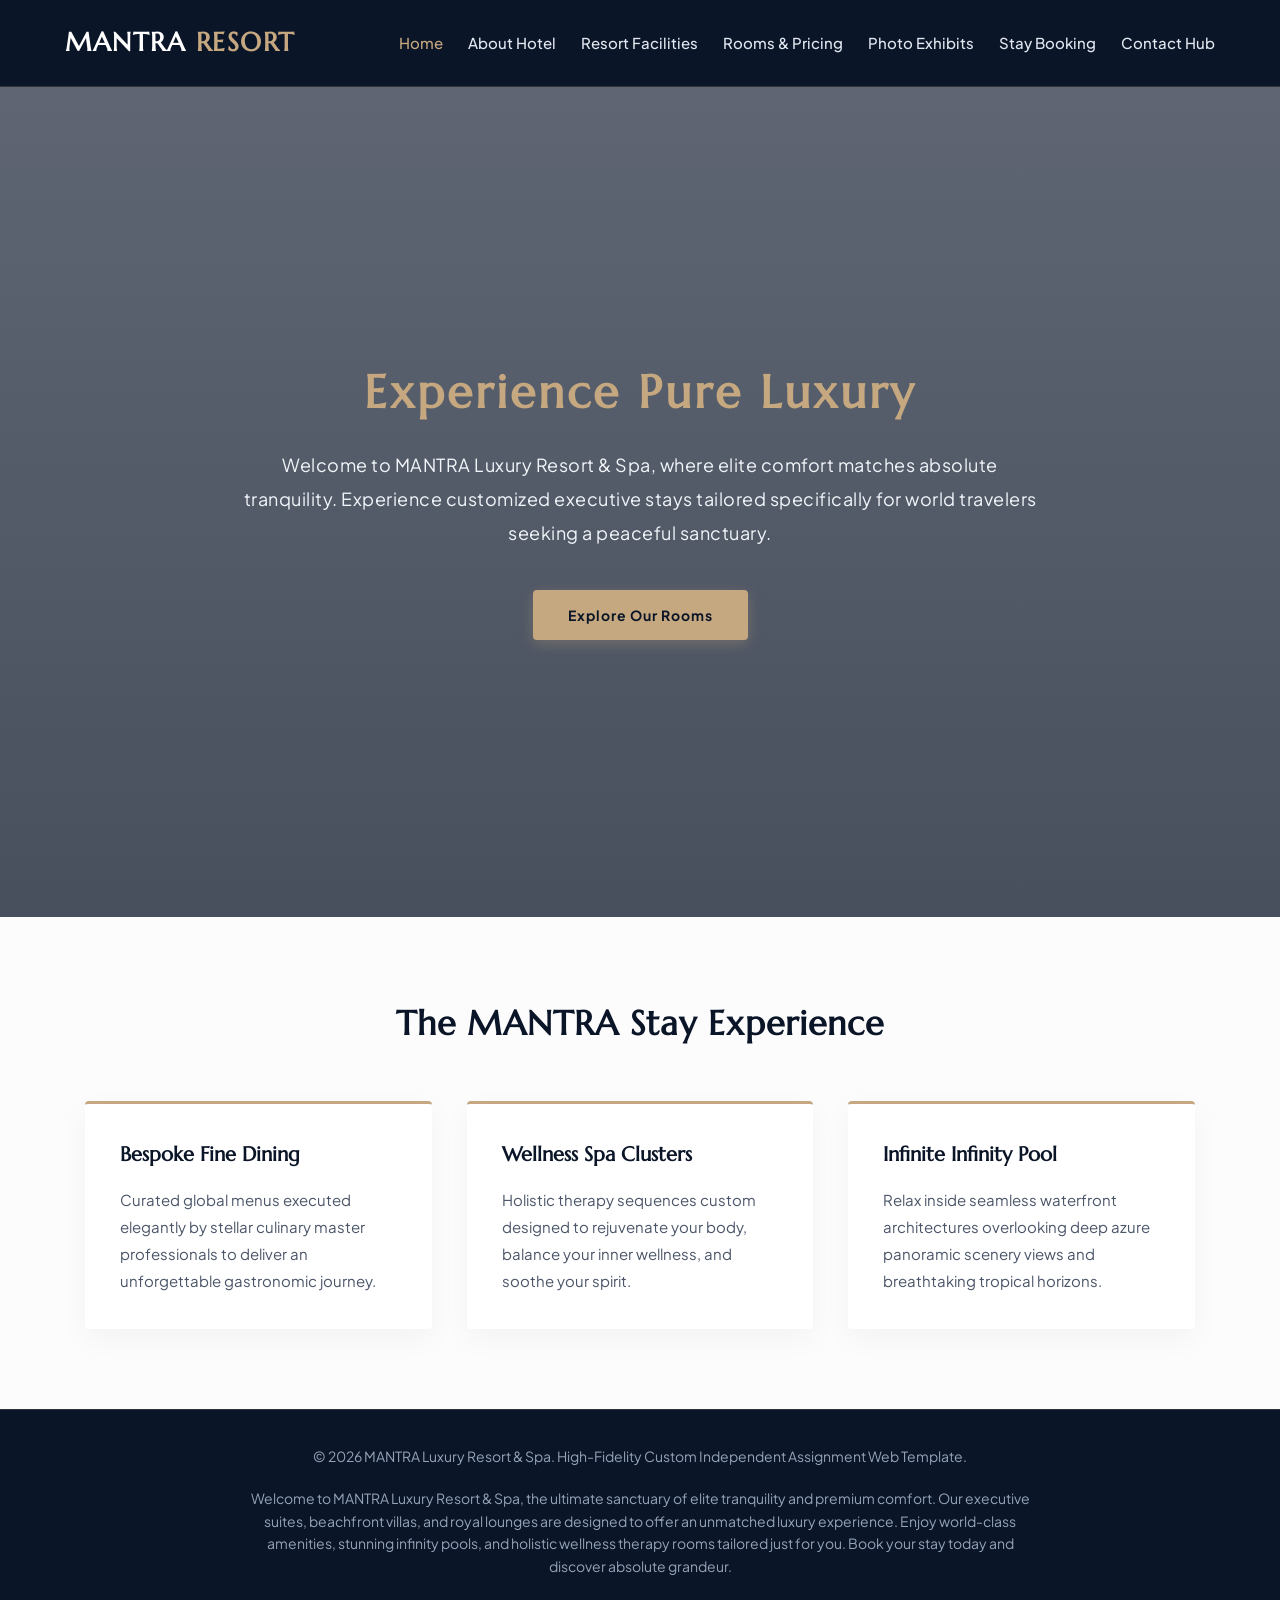
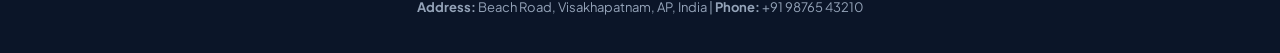
==== index.html @ 017b2f35 "Update index.html" ====
<!DOCTYPE html>
<html lang="en">
<head>
  <meta charset="UTF-8">
  <meta name="viewport" content="width=device-width, initial-scale=1.0">
  <title>MANTRA Luxury Resort | Premium Hotel Stay & Booking</title>
  <link rel="icon" type="image/png" href="images/SPool.jpg">
  <meta name="description" content="Experience unmatched elite tranquility comfort levels at MANTRA Luxury Resort. Book executive suites configurations today.">
  <!-- 1. Canonical Tag -->
  <link rel="canonical" href="https://mantra-mirage.netlify.app/" />

  <!-- 2. Schema.org Structured Data & Identity Schema -->
  <script type="application/ld+json">
  {
    "@context": "https://schema.org",
    "@type": "Hotel",
    "name": "MANTRA Luxury Resort & Spa",
    "description": "Experience unmatched elite tranquility comfort levels at MANTRA Luxury Resort.",
    "url": "https://mantra-mirage.netlify.app",
    "telephone": "+91 98765 43210",
    "address": {
      "@type": "PostalAddress",
      "streetAddress": "Beach Road",
      "addressLocality": "Visakhapatnam",
      "addressRegion": "AP",
      "country": "IN"
    }
  }
  </script>

  <!-- 3. Facebook Open Graph Tags -->
  <meta property="og:type" content="website" />
  <meta property="og:url" content="https://mantra-mirage.netlify.app/" />
  <meta property="og:title" content="MANTRA Luxury Resort | Premium Hotel Stay & Booking" />
  <meta property="og:description" content="Experience unmatched elite tranquility comfort levels at MANTRA Luxury Resort." />
  <meta property="og:image" content="https://mantra-mirage.netlify.app/images/hero-bg.jpg" />

  <!-- 4. X (Twitter) Cards -->
  <meta property="twitter:card" content="summary_large_image" />
  <meta property="twitter:url" content="https://mantra-mirage.netlify.app/" />
  <meta property="twitter:title" content="MANTRA Luxury Resort | Premium Hotel Stay & Booking" />
  <meta property="twitter:description" content="Experience unmatched elite tranquility comfort levels at MANTRA Luxury Resort." />
  <meta property="twitter:image" content="https://mantra-mirage.netlify.app/images/hero-bg.jpg" />
  <meta name="keywords" content="Luxury Resort Hotel, Premium Rooms Booking, MANTRA Hotel Stay">
  <link rel="stylesheet" href="style.css">
</head>
<body>

  <header class="site-header">
    <div class="container header-inner">
      <a class="logo" href="index.html">MANTRA <span>RESORT</span></a>
      <button class="menu-btn" id="menuBtn">☰</button>
      <nav class="nav-links" id="navLinks">
        <a href="index.html" class="active">Home</a>
        <a href="about.html">About Hotel</a>
        <a href="facilities.html">Resort Facilities</a>
        <a href="rooms.html">Rooms & Pricing</a>
        <a href="gallery.html">Photo Exhibits</a>
        <a href="booking.html">Stay Booking</a>
        <a href="contact.html">Contact Hub</a>
      </nav>
    </div>
  </header>

  <main>
    <section style="background: linear-gradient(rgba(11, 21, 40, 0.65), rgba(11, 21, 40, 0.75)), url('https://images.unsplash.com/photo-1540555700478-4be289fbecef?q=80&w=1600') no-repeat center center/cover; min-height: calc(100vh - 70px); display: flex; align-items: center; justify-content: center; padding: 40px 0; margin: 0; text-align: center; color: white;">
      <div class="container" style="max-width: 850px; margin: 0 auto; padding: 0 20px;">
        <h1 style="font-family: 'Marcellus', serif; font-size: 46px; color: #c5a880; margin-bottom: 25px; letter-spacing: 3px; line-height: 1.3;">Experience Pure Luxury</h1>
        <p style="font-size: 18px; color: #f1f5f9; margin-bottom: 40px; line-height: 1.9; letter-spacing: 0.5px;">Welcome to MANTRA Luxury Resort & Spa, where elite comfort matches absolute tranquility. Experience customized executive stays tailored specifically for world travelers seeking a peaceful sanctuary.</p>
        <a href="rooms.html" style="background-color: #c5a880; color: #0b1528; padding: 14px 35px; text-decoration: none; font-weight: bold; border-radius: 4px; font-size: 14px; letter-spacing: 1px; transition: all 0.3s ease; display: inline-block; box-shadow: 0 4px 15px rgba(197, 168, 128, 0.3);">Explore Our Rooms</a>
      </div>
    </section>

    <section class="container" style="padding: 80px 0; text-align: center;">
      <h2 style="font-family: 'Marcellus', serif; font-size: 34px; margin-bottom: 50px; color: #0b1528; letter-spacing: 1px;">The MANTRA Stay Experience</h2>
      <div style="display: grid; grid-template-columns: repeat(auto-fit, minmax(280px, 1fr)); gap: 35px; padding: 0 20px;">
        
        <article style="background: white; padding: 35px; border-radius: 4px; box-shadow: 0 10px 30px rgba(0,0,0,0.04); border-top: 3px solid #c5a880; text-align: left;">
          <h3 style="margin-bottom: 15px; color: #0b1528; font-family: 'Marcellus', serif; font-size: 20px;">Bespoke Fine Dining</h3>
          <p style="font-size: 15px; color: #4a5568; line-height: 1.8;">Curated global menus executed elegantly by stellar culinary master professionals to deliver an unforgettable gastronomic journey.</p>
        </article>

        <article style="background: white; padding: 35px; border-radius: 4px; box-shadow: 0 10px 30px rgba(0,0,0,0.04); border-top: 3px solid #c5a880; text-align: left;">
          <h3 style="margin-bottom: 15px; color: #0b1528; font-family: 'Marcellus', serif; font-size: 20px;">Wellness Spa Clusters</h3>
          <p style="font-size: 15px; color: #4a5568; line-height: 1.8;">Holistic therapy sequences custom designed to rejuvenate your body, balance your inner wellness, and soothe your spirit.</p>
        </article>

        <article style="background: white; padding: 35px; border-radius: 4px; box-shadow: 0 10px 30px rgba(0,0,0,0.04); border-top: 3px solid #c5a880; text-align: left;">
          <h3 style="margin-bottom: 15px; color: #0b1528; font-family: 'Marcellus', serif; font-size: 20px;">Infinite Infinity Pool</h3>
          <p style="font-size: 15px; color: #4a5568; line-height: 1.8;">Relax inside seamless waterfront architectures overlooking deep azure panoramic scenery views and breathtaking tropical horizons.</p>
        </article>

      </div>
    </section>
  </main>
  <footer style="background-color: #0b1528; color: #94a3b8; padding: 35px 0; text-align: center; border-top: 1px solid rgba(197, 168, 128, 0.2);">
    <p style="font-size: 14px;">© 2026 MANTRA Luxury Resort & Spa. High-Fidelity Custom Independent Assignment Web Template.</p>
    
    <p style="color: #94a3b8; font-size: 14px; max-width: 800px; margin: 20px auto; text-align: center; line-height: 1.6;">
      Welcome to MANTRA Luxury Resort & Spa, the ultimate sanctuary of elite tranquility and premium comfort. Our executive suites, beachfront villas, and royal lounges are designed to offer an unmatched luxury experience. Enjoy world-class amenities, stunning infinity pools, and holistic wellness therapy rooms tailored just for you. Book your stay today and discover absolute grandeur.
    </p>
    
    <p style="font-size: 13px; color: #94a3b8; margin-top: 15px;">
      <strong>Address:</strong> Beach Road, Visakhapatnam, AP, India | <strong>Phone:</strong> +91 98765 43210
    </p>
  </footer>

  <script src="script.js"></script>
  <!--Start of Tawk.to Script-->
  <script type="text/javascript">
  var Tawk_API=Tawk_API||{}, Tawk_LoadStart=new Date();
  (function(){
  var s1=document.createElement("script"),s0=document.getElementsByTagName("script")[0];
  s1.async=true;
  s1.src='https://embed.tawk.to/6a45ff498c45b31d46f20f6c/1jsgmqic3';
  s1.charset='UTF-8';
  s1.setAttribute('crossorigin','*');
  s0.parentNode.insertBefore(s1,s0);
  })();
  </script>
  <!--End of Tawk.to Script-->
</body>
</html>
---- style.css ----
/* ==================================================================
   MANTRA LUXURY RESORT & SPA - PREMIUM NAVY-GOLD CLASSIC STYLESHEET
   ================================================================== */

@import url('https://fonts.googleapis.com/css2?family=Marcellus&family=Plus+Jakarta+Sans:wght@400;600;700&display=swap');

:root {
  --gold-accent: #c5a880;     /* Elegance Rich Soft Gold Color Tone */
  --luxury-navy: #0b1528;     /* High Class Dark Background Layout */
  --body-gray: #fcfcfd;       /* Soft White Premium Space Feel */
  --text-dark: #2d3748;
  --white: #ffffff;
}

* {
  box-sizing: border-box;
  margin: 0;
  padding: 0;
}

body {
  font-family: 'Plus Jakarta Sans', sans-serif;
  background-color: var(--body-gray);
  color: var(--text-dark);
  line-height: 1.6;
}

.container {
  width: 90%;
  max-width: 1150px;
  margin: 0 auto;
}

/* Header UI Styles Alignment*/
.site-header {
  background-color: var(--luxury-navy);
  position: sticky;
  top: 0;
  z-index: 999;
  border-bottom: 1px solid rgba(197, 168, 128, 0.2);
}

.header-inner {
  display: flex;
  justify-content: space-between;
  align-items: center;
  padding: 22px 0;
}

.logo {
  font-family: 'Marcellus', serif;
  font-size: 26px;
  font-weight: bold;
  color: var(--white);
  text-decoration: none;
  letter-spacing: 1.5px;
}
.logo span { color: var(--gold-accent); }

.nav-links {
  display: flex;
  gap: 25px;
}
.nav-links a {
  color: #e2e8f0;
  text-decoration: none;
  font-weight: 500;
  font-size: 15px;
  transition: color 0.3s ease;
  white-space: nowrap;
}
.nav-links a:hover, .nav-links a.active {
  color: var(--gold-accent);
}

/* Premium Button Architecture */
.btn {
  display: inline-block;
  background-color: var(--gold-accent);
  color: var(--luxury-navy);
  padding: 12px 24px;
  text-decoration: none;
  font-weight: 700;
  border-radius: 4px;
  transition: all 0.3s ease;
  border: none;
  cursor: pointer;
}
.btn:hover { background-color: #b3956d; }

.btn-outline {
  background: transparent;
  border: 1px solid var(--gold-accent);
  color: var(--gold-accent);
}
.btn-outline:hover {
  background: var(--gold-accent);
  color: var(--luxury-navy);
}

/* Responsive Menu Navigation Logic*/
.menu-btn { 
  display: none; 
  background: none; 
  border: none; 
  color: white; 
  font-size: 26px; 
  cursor: pointer; 
}

@media (max-width: 768px) {
  .menu-btn { display: block; }
  .nav-links {
    display: none; 
    flex-direction: column; 
    position: absolute; 
    top: 100%; 
    left: 0;
    width: 100%; 
    background-color: var(--luxury-navy); 
    padding: 20px; 
    gap: 15px;
  }
  .nav-links.show { display: flex; }
}
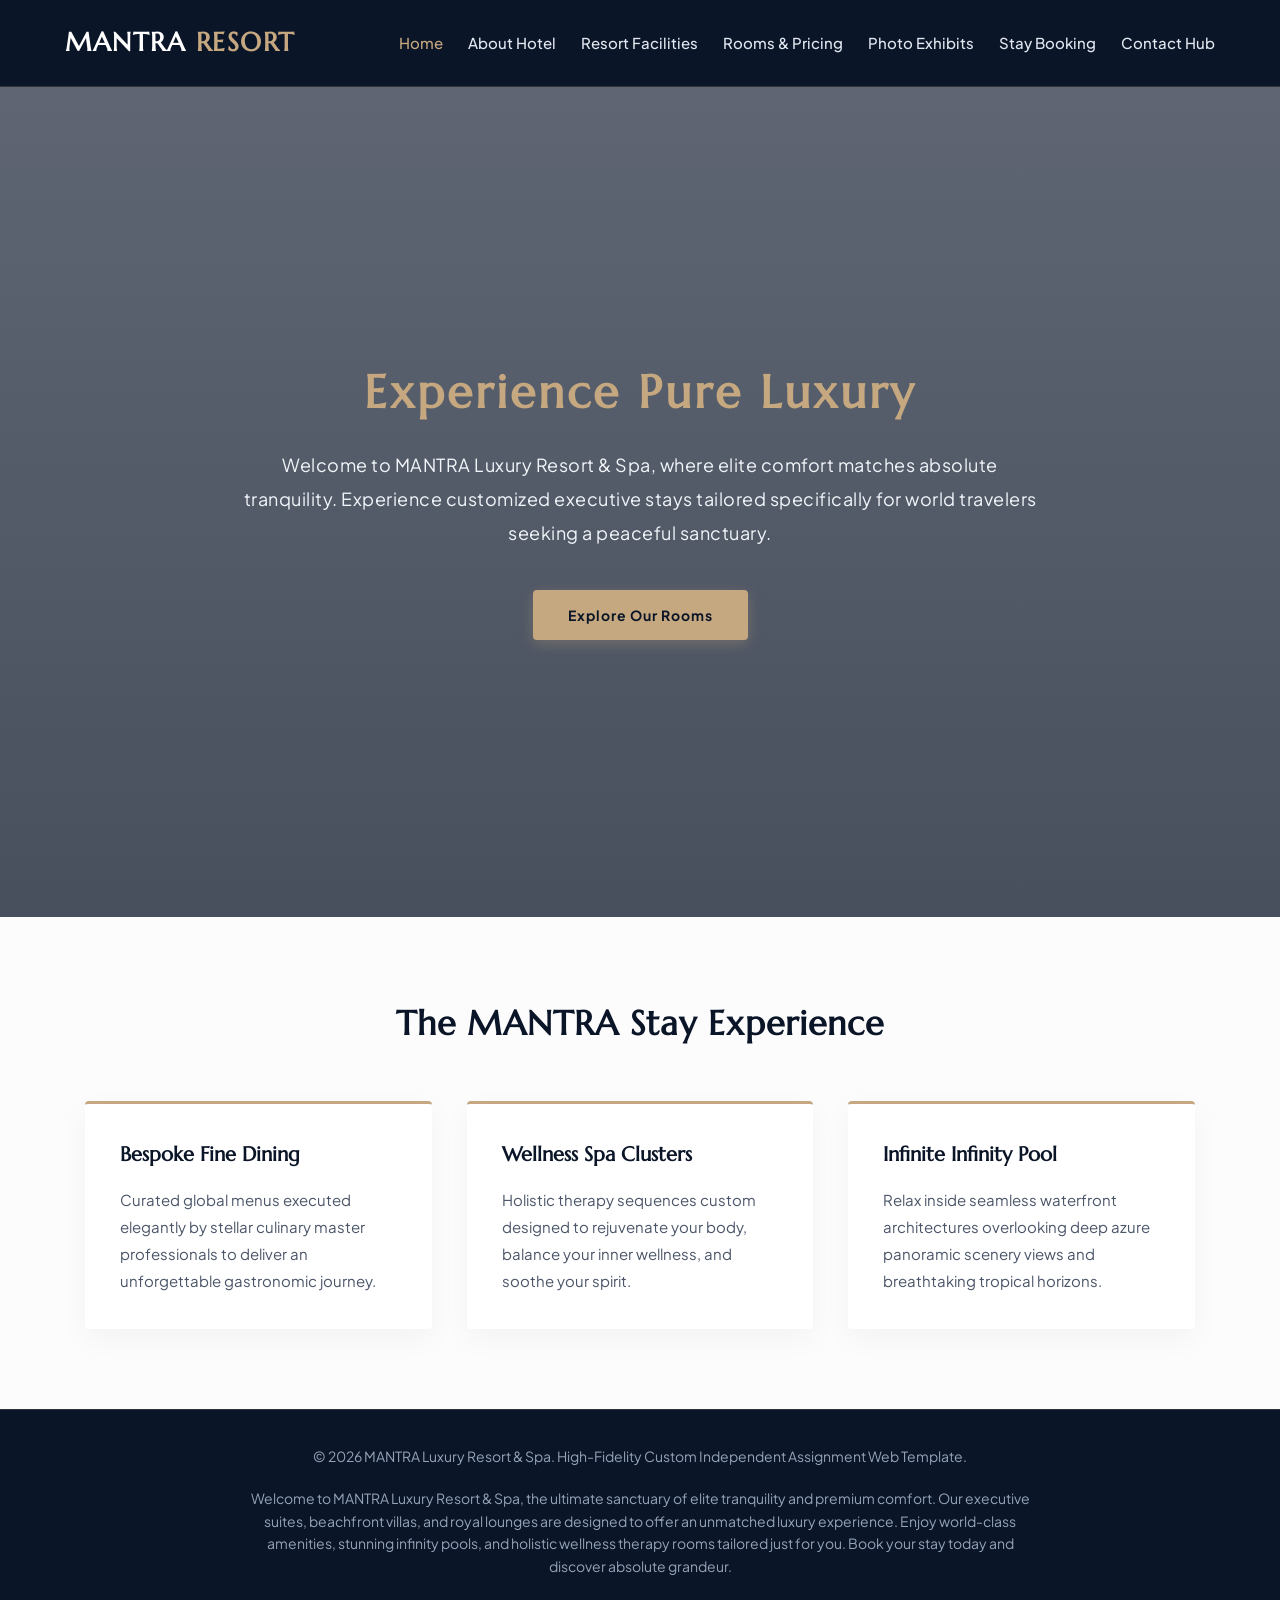
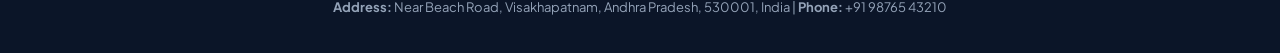
==== commit c72d85af: "Update index.html" ====
--- a/index.html
+++ b/index.html
@@ -99,9 +99,8 @@
     <p style="color: #94a3b8; font-size: 14px; max-width: 800px; margin: 20px auto; text-align: center; line-height: 1.6;">
       Welcome to MANTRA Luxury Resort & Spa, the ultimate sanctuary of elite tranquility and premium comfort. Our executive suites, beachfront villas, and royal lounges are designed to offer an unmatched luxury experience. Enjoy world-class amenities, stunning infinity pools, and holistic wellness therapy rooms tailored just for you. Book your stay today and discover absolute grandeur.
     </p>
-    
     <p style="font-size: 13px; color: #94a3b8; margin-top: 15px;">
-      <strong>Address:</strong> Beach Road, Visakhapatnam, AP, India | <strong>Phone:</strong> +91 98765 43210
+      <strong>Address:</strong> Near Beach Road, Visakhapatnam, Andhra Pradesh, 530001, India | <strong>Phone:</strong> +91 98765 43210
     </p>
   </footer>
 
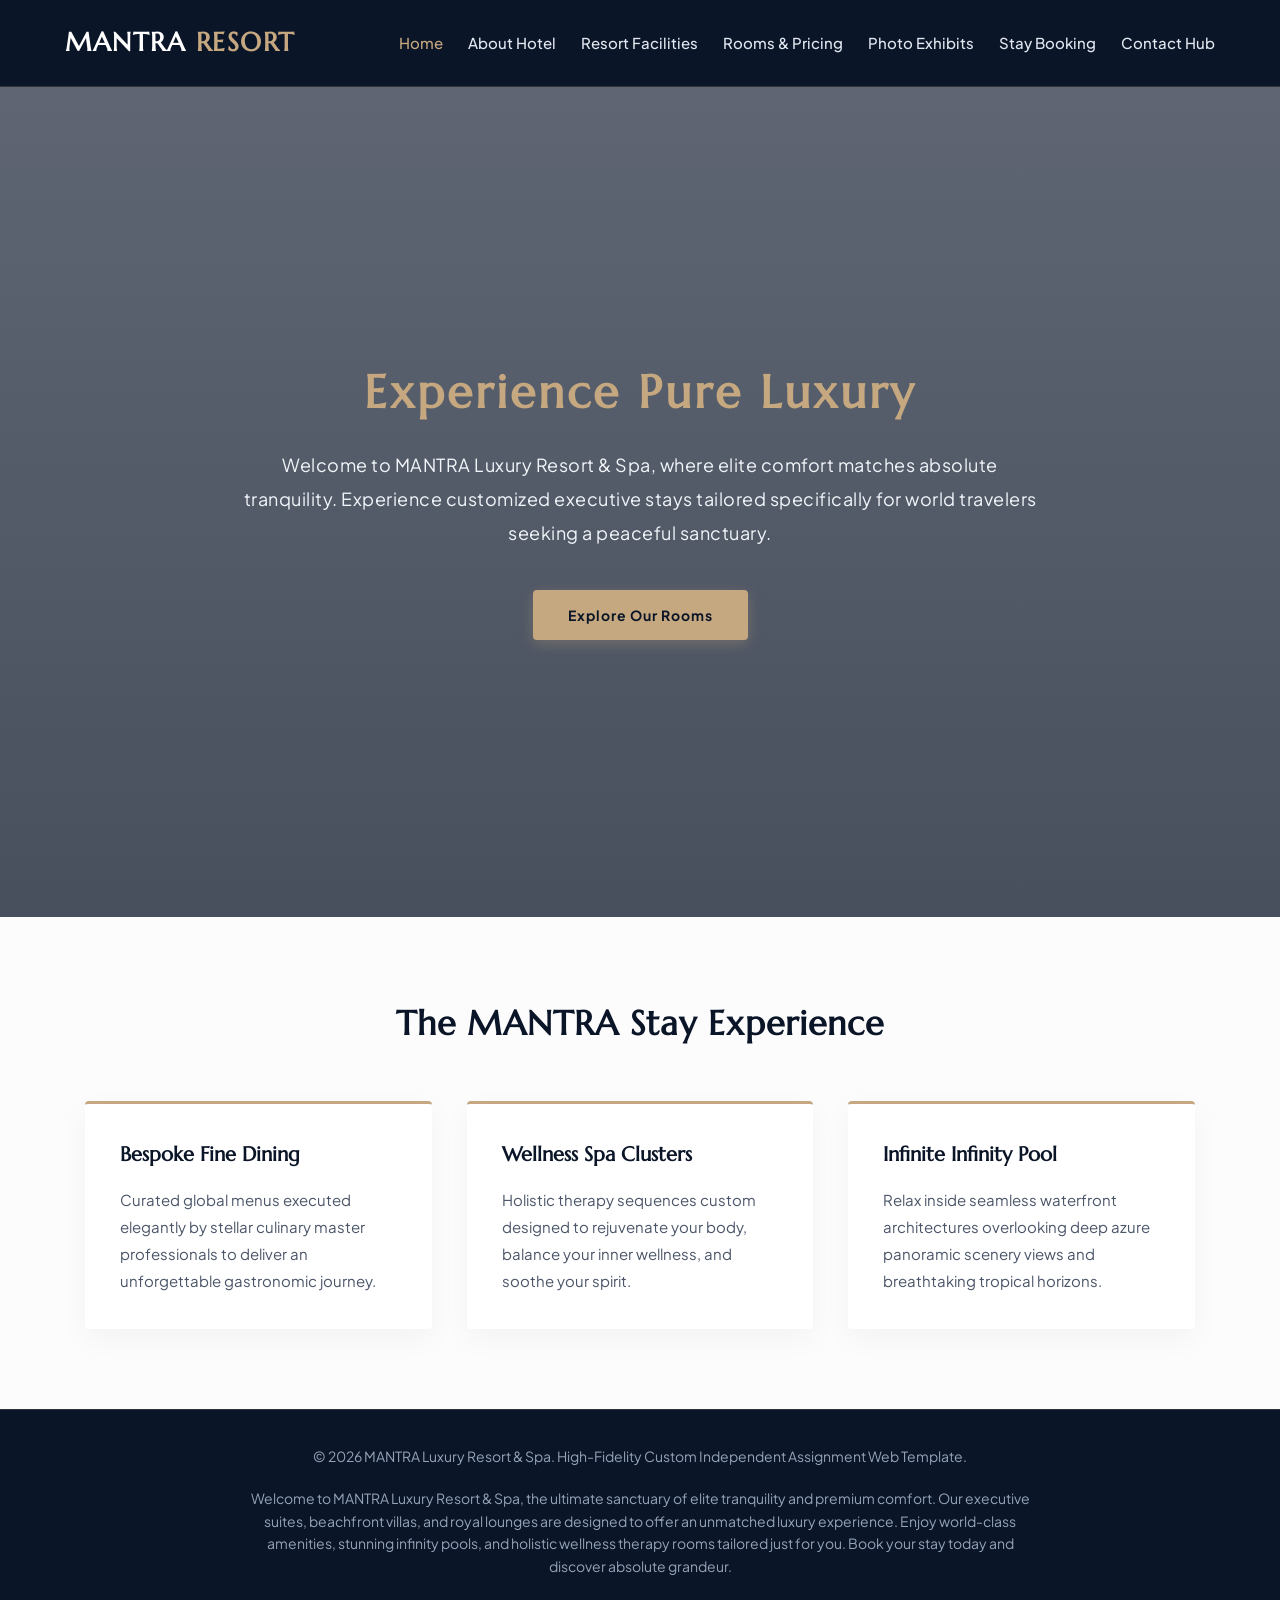
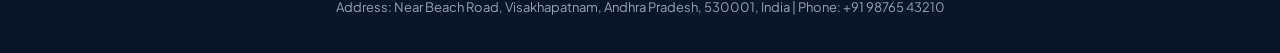
==== commit 152576c2: "Update index.html" ====
--- a/index.html
+++ b/index.html
@@ -99,8 +99,9 @@
     <p style="color: #94a3b8; font-size: 14px; max-width: 800px; margin: 20px auto; text-align: center; line-height: 1.6;">
       Welcome to MANTRA Luxury Resort & Spa, the ultimate sanctuary of elite tranquility and premium comfort. Our executive suites, beachfront villas, and royal lounges are designed to offer an unmatched luxury experience. Enjoy world-class amenities, stunning infinity pools, and holistic wellness therapy rooms tailored just for you. Book your stay today and discover absolute grandeur.
     </p>
+    
     <p style="font-size: 13px; color: #94a3b8; margin-top: 15px;">
-      <strong>Address:</strong> Near Beach Road, Visakhapatnam, Andhra Pradesh, 530001, India | <strong>Phone:</strong> +91 98765 43210
+      Address: Near Beach Road, Visakhapatnam, Andhra Pradesh, 530001, India | Phone: +91 98765 43210
     </p>
   </footer>
 
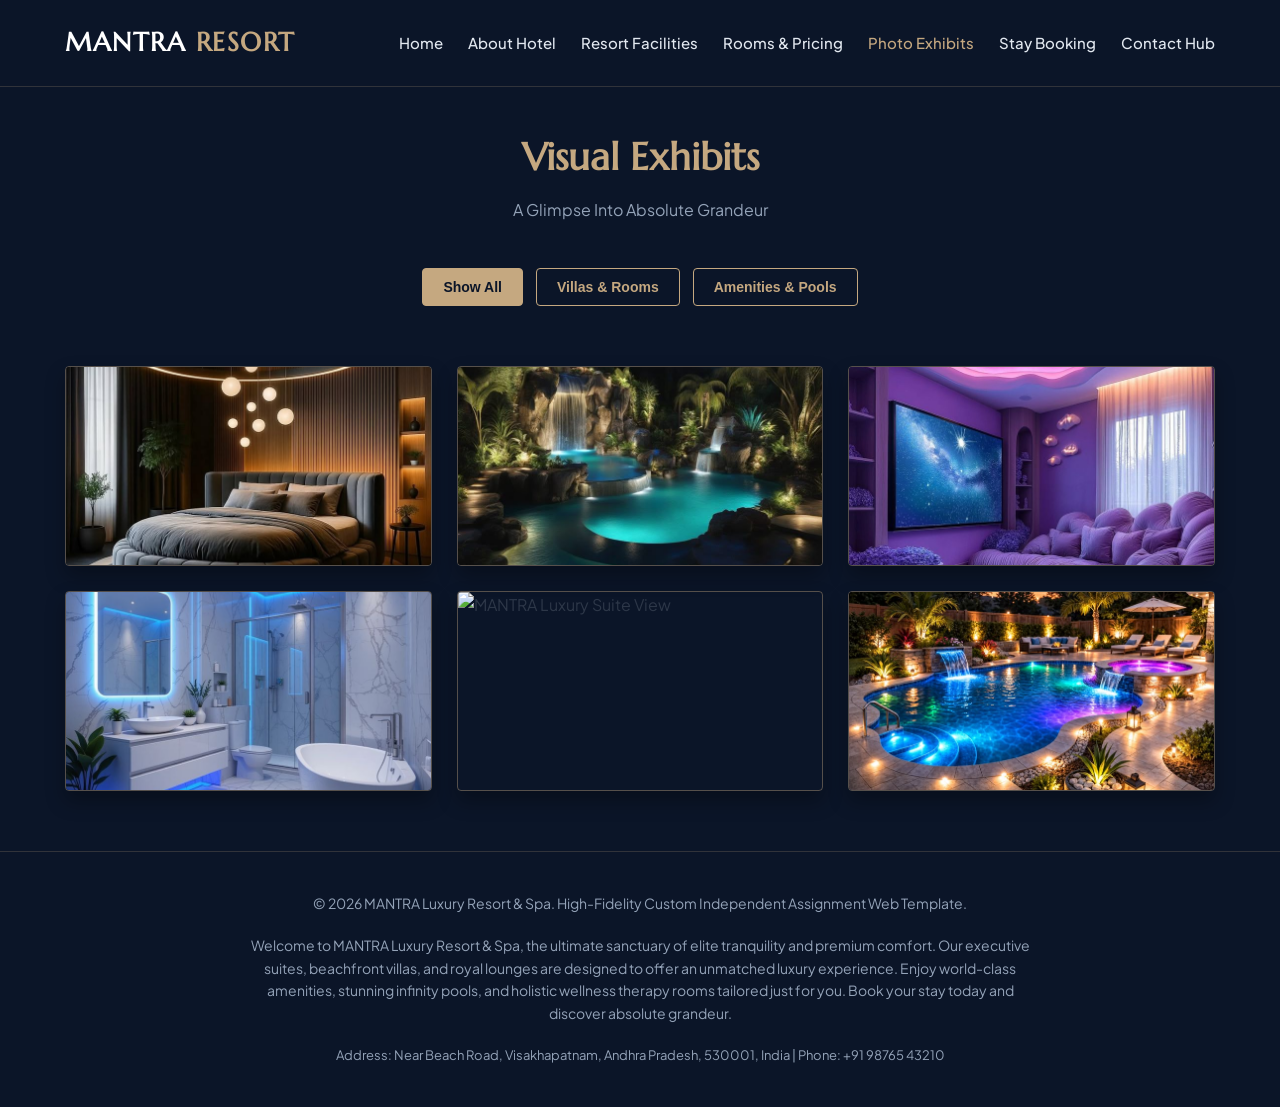
==== commit 5c96e472: "Update index.html" ====
--- a/index.html
+++ b/index.html
@@ -3,46 +3,97 @@
 <head>
   <meta charset="UTF-8">
   <meta name="viewport" content="width=device-width, initial-scale=1.0">
-  <title>MANTRA Luxury Resort | Premium Hotel Stay & Booking</title>
+  <title>Photo Gallery | MANTRA Luxury Resort & Spa</title>
   <link rel="icon" type="image/png" href="images/SPool.jpg">
-  <meta name="description" content="Experience unmatched elite tranquility comfort levels at MANTRA Luxury Resort. Book executive suites configurations today.">
-  <!-- 1. Canonical Tag -->
-  <link rel="canonical" href="https://mantra-mirage.netlify.app/" />
-
-  <!-- 2. Schema.org Structured Data & Identity Schema -->
+  
+  <!-- 1. Canonical Tag (Corrected Domain) -->
+  <link rel="canonical" href="https://mantra-mist.netlify.app/gallery.html" />
+
+  <!-- 2. Schema.org Structured Data & Identity Schema (Corrected Domain) -->
   <script type="application/ld+json">
   {
     "@context": "https://schema.org",
     "@type": "Hotel",
     "name": "MANTRA Luxury Resort & Spa",
     "description": "Experience unmatched elite tranquility comfort levels at MANTRA Luxury Resort.",
-    "url": "https://mantra-mirage.netlify.app",
+    "url": "https://mantra-mist.netlify.app",
     "telephone": "+91 98765 43210",
     "address": {
       "@type": "PostalAddress",
-      "streetAddress": "Beach Road",
+      "streetAddress": "Near Beach Road",
       "addressLocality": "Visakhapatnam",
-      "addressRegion": "AP",
-      "country": "IN"
+      "addressRegion": "Andhra Pradesh",
+      "postalCode": "530001",
+      "addressCountry": "IN"
     }
   }
   </script>
 
-  <!-- 3. Facebook Open Graph Tags -->
+  <!-- 3. Facebook Open Graph Tags (Corrected Domain) -->
   <meta property="og:type" content="website" />
-  <meta property="og:url" content="https://mantra-mirage.netlify.app/" />
+  <meta property="og:url" content="https://mantra-mist.netlify.app/gallery.html" />
   <meta property="og:title" content="MANTRA Luxury Resort | Premium Hotel Stay & Booking" />
   <meta property="og:description" content="Experience unmatched elite tranquility comfort levels at MANTRA Luxury Resort." />
-  <meta property="og:image" content="https://mantra-mirage.netlify.app/images/hero-bg.jpg" />
-
-  <!-- 4. X (Twitter) Cards -->
+  <meta property="og:image" content="https://mantra-mist.netlify.app/images/hero-bg.jpg" />
+
+  <!-- 4. X (Twitter) Cards (Corrected Domain) -->
   <meta property="twitter:card" content="summary_large_image" />
-  <meta property="twitter:url" content="https://mantra-mirage.netlify.app/" />
+  <meta property="twitter:url" content="https://mantra-mist.netlify.app/gallery.html" />
   <meta property="twitter:title" content="MANTRA Luxury Resort | Premium Hotel Stay & Booking" />
   <meta property="twitter:description" content="Experience unmatched elite tranquility comfort levels at MANTRA Luxury Resort." />
-  <meta property="twitter:image" content="https://mantra-mirage.netlify.app/images/hero-bg.jpg" />
-  <meta name="keywords" content="Luxury Resort Hotel, Premium Rooms Booking, MANTRA Hotel Stay">
+  <meta property="twitter:image" content="https://mantra-mist.netlify.app/images/hero-bg.jpg" />
+  
+  <meta name="description" content="Explore beautiful visual sights, elite rooms, and beach views through our responsive hotel gallery.">
+  <meta name="keywords" content="hotel gallery, resort photos, luxury suites visual exhibits">
   <link rel="stylesheet" href="style.css">
+  
+  <style>
+    .gallery-item img {
+      cursor: pointer;
+      transition: transform 0.3s ease;
+    }
+    .gallery-item img:hover {
+      transform: scale(1.03);
+    }
+
+    .btn.active-filter {
+      background-color: #c5a880 !important;
+      color: #0b1528 !important;
+      border: 1px solid #c5a880 !important;
+    }
+
+    /* Popup Overlay */
+    .popup-overlay {
+      display: none; 
+      position: fixed; 
+      top: 0; left: 0; 
+      width: 100%; height: 100%; 
+      background: rgba(11, 21, 40, 0.95); 
+      z-index: 9999; 
+      justify-content: center; 
+      align-items: center; 
+      padding: 20px;
+    }
+
+    .popup-content {
+      max-width: 90%; 
+      max-height: 85vh; 
+      object-fit: contain; 
+      border: 3px solid #c5a880; 
+      border-radius: 4px;
+      box-shadow: 0 10px 30px rgba(0,0,0,0.5);
+    }
+
+    .close-btn {
+      position: absolute; 
+      top: 20px; right: 30px; 
+      font-size: 40px; 
+      color: #c5a880; 
+      cursor: pointer; 
+      background: none; 
+      border: none;
+    }
+  </style>
 </head>
 <body>
 
@@ -51,72 +102,127 @@
       <a class="logo" href="index.html">MANTRA <span>RESORT</span></a>
       <button class="menu-btn" id="menuBtn">☰</button>
       <nav class="nav-links" id="navLinks">
-        <a href="index.html" class="active">Home</a>
+        <a href="index.html">Home</a>
         <a href="about.html">About Hotel</a>
         <a href="facilities.html">Resort Facilities</a>
         <a href="rooms.html">Rooms & Pricing</a>
-        <a href="gallery.html">Photo Exhibits</a>
+        <a href="gallery.html" class="active">Photo Exhibits</a>
         <a href="booking.html">Stay Booking</a>
         <a href="contact.html">Contact Hub</a>
       </nav>
     </div>
   </header>
 
-  <main>
-    <section style="background: linear-gradient(rgba(11, 21, 40, 0.65), rgba(11, 21, 40, 0.75)), url('https://images.unsplash.com/photo-1540555700478-4be289fbecef?q=80&w=1600') no-repeat center center/cover; min-height: calc(100vh - 70px); display: flex; align-items: center; justify-content: center; padding: 40px 0; margin: 0; text-align: center; color: white;">
-      <div class="container" style="max-width: 850px; margin: 0 auto; padding: 0 20px;">
-        <h1 style="font-family: 'Marcellus', serif; font-size: 46px; color: #c5a880; margin-bottom: 25px; letter-spacing: 3px; line-height: 1.3;">Experience Pure Luxury</h1>
-        <p style="font-size: 18px; color: #f1f5f9; margin-bottom: 40px; line-height: 1.9; letter-spacing: 0.5px;">Welcome to MANTRA Luxury Resort & Spa, where elite comfort matches absolute tranquility. Experience customized executive stays tailored specifically for world travelers seeking a peaceful sanctuary.</p>
-        <a href="rooms.html" style="background-color: #c5a880; color: #0b1528; padding: 14px 35px; text-decoration: none; font-weight: bold; border-radius: 4px; font-size: 14px; letter-spacing: 1px; transition: all 0.3s ease; display: inline-block; box-shadow: 0 4px 15px rgba(197, 168, 128, 0.3);">Explore Our Rooms</a>
+  <main style="background-color: #0b1528; padding: 40px 0;">
+    <section style="text-align: center; padding-bottom: 40px;">
+      <div class="container">
+        <h1 style="font-family: 'Marcellus', serif; font-size: 38px; color: #c5a880; margin-bottom: 10px;">Visual Exhibits</h1>
+        <p style="color: #94a3b8; font-size: 16px;">A Glimpse Into Absolute Grandeur</p>
       </div>
     </section>
 
-    <section class="container" style="padding: 80px 0; text-align: center;">
-      <h2 style="font-family: 'Marcellus', serif; font-size: 34px; margin-bottom: 50px; color: #0b1528; letter-spacing: 1px;">The MANTRA Stay Experience</h2>
-      <div style="display: grid; grid-template-columns: repeat(auto-fit, minmax(280px, 1fr)); gap: 35px; padding: 0 20px;">
+    <section class="container">
+      
+      <div style="text-align: center; margin-bottom: 35px;">
+        <button class="btn active-filter" style="background-color: #c5a880; color: #0b1528; border: 1px solid #c5a880; padding: 10px 20px; margin: 5px; font-size: 14px; font-weight: bold; border-radius: 4px; cursor: pointer;" onclick="filterGallery('all', this)">Show All</button>
+        <button class="btn" style="background: none; border: 1px solid #c5a880; color: #c5a880; padding: 10px 20px; margin: 5px; font-size: 14px; border-radius: 4px; cursor: pointer; font-weight: bold;" onclick="filterGallery('villas', this)">Villas & Rooms</button>
+        <button class="btn" style="background: none; border: 1px solid #c5a880; color: #c5a880; padding: 10px 20px; margin: 5px; font-size: 14px; border-radius: 4px; cursor: pointer; font-weight: bold;" onclick="filterGallery('amenities', this)">Amenities & Pools</button>
+      </div>
+
+      <div style="display: grid; grid-template-columns: repeat(auto-fill, minmax(280px, 1fr)); gap: 25px; padding: 20px 0;">
         
-        <article style="background: white; padding: 35px; border-radius: 4px; box-shadow: 0 10px 30px rgba(0,0,0,0.04); border-top: 3px solid #c5a880; text-align: left;">
-          <h3 style="margin-bottom: 15px; color: #0b1528; font-family: 'Marcellus', serif; font-size: 20px;">Bespoke Fine Dining</h3>
-          <p style="font-size: 15px; color: #4a5568; line-height: 1.8;">Curated global menus executed elegantly by stellar culinary master professionals to deliver an unforgettable gastronomic journey.</p>
-        </article>
-
-        <article style="background: white; padding: 35px; border-radius: 4px; box-shadow: 0 10px 30px rgba(0,0,0,0.04); border-top: 3px solid #c5a880; text-align: left;">
-          <h3 style="margin-bottom: 15px; color: #0b1528; font-family: 'Marcellus', serif; font-size: 20px;">Wellness Spa Clusters</h3>
-          <p style="font-size: 15px; color: #4a5568; line-height: 1.8;">Holistic therapy sequences custom designed to rejuvenate your body, balance your inner wellness, and soothe your spirit.</p>
-        </article>
-
-        <article style="background: white; padding: 35px; border-radius: 4px; box-shadow: 0 10px 30px rgba(0,0,0,0.04); border-top: 3px solid #c5a880; text-align: left;">
-          <h3 style="margin-bottom: 15px; color: #0b1528; font-family: 'Marcellus', serif; font-size: 20px;">Infinite Infinity Pool</h3>
-          <p style="font-size: 15px; color: #4a5568; line-height: 1.8;">Relax inside seamless waterfront architectures overlooking deep azure panoramic scenery views and breathtaking tropical horizons.</p>
-        </article>
+        <div class="gallery-item villas" style="border-radius: 4px; overflow: hidden; height: 200px; border: 1px solid rgba(197, 168, 128, 0.4); box-shadow: 0 10px 20px rgba(0,0,0,0.3);">
+          <img src="images/Bedroom.jpg" alt="MANTRA Luxury Resort Presidential Bed Setup" onclick="openPopup(this.src)" style="width: 100%; height: 100%; object-fit: cover; display: block;">
+        </div>
+
+        <div class="gallery-item amenities" style="border-radius: 4px; overflow: hidden; height: 200px; border: 1px solid rgba(197, 168, 128, 0.4); box-shadow: 0 10px 20px rgba(0,0,0,0.3);">
+          <img src="images/SPool.jpg" alt="MANTRA Luxury Resort Infinity Blue Waterway" onclick="openPopup(this.src)" style="width: 100%; height: 100%; object-fit: cover; display: block;">
+        </div>
+
+        <div class="gallery-item villas" style="border-radius: 4px; overflow: hidden; height: 200px; border: 1px solid rgba(197, 168, 128, 0.4); box-shadow: 0 10px 20px rgba(0,0,0,0.3);">
+          <img src="images/Living_.jpg" alt="MANTRA Luxury Resort Royal Lounge Living Space" onclick="openPopup(this.src)" style="width: 100%; height: 100%; object-fit: cover; display: block;">
+        </div>
+
+        <div class="gallery-item amenities" style="border-radius: 4px; overflow: hidden; height: 200px; border: 1px solid rgba(197, 168, 128, 0.4); box-shadow: 0 10px 20px rgba(0,0,0,0.3);">
+          <img src="images/Bath.jpg" alt="MANTRA Luxury Resort Therapy Sanctuary Room" onclick="openPopup(this.src)" style="width: 100%; height: 100%; object-fit: cover; display: block;">
+        </div>
+
+        <div class="gallery-item villas" style="border-radius: 4px; overflow: hidden; height: 200px; border: 1px solid rgba(197, 168, 128, 0.4); box-shadow: 0 10px 20px rgba(0,0,0,0.3);">
+          <img src="images/hero-bg.jpg" alt="MANTRA Luxury Suite View" onclick="openPopup(this.src)" style="width: 100%; height: 100%; object-fit: cover; display: block;">
+        </div>
+
+        <div class="gallery-item amenities" style="border-radius: 4px; overflow: hidden; height: 200px; border: 1px solid rgba(197, 168, 128, 0.4); box-shadow: 0 10px 20px rgba(0,0,0,0.3);">
+          <img src="images/colourpool.jpg" alt="MANTRA Luxury Resort Ground View" onclick="openPopup(this.src)" style="width: 100%; height: 100%; object-fit: cover; display: block;">
+        </div>
 
       </div>
     </section>
   </main>
-  <footer style="background-color: #0b1528; color: #94a3b8; padding: 35px 0; text-align: center; border-top: 1px solid rgba(197, 168, 128, 0.2);">
+
+  <div class="popup-overlay" id="galleryPopup">
+    <button class="close-btn" onclick="closePopup()">&times;</button>
+    <img src="" id="popupImg" class="popup-content" alt="Enlarged View">
+  </div>
+
+  <footer style="background-color: #0b1528; color: #94a3b8; padding: 40px 0; text-align: center; border-top: 1px solid rgba(197, 168, 128, 0.2);">
     <p style="font-size: 14px;">© 2026 MANTRA Luxury Resort & Spa. High-Fidelity Custom Independent Assignment Web Template.</p>
     
     <p style="color: #94a3b8; font-size: 14px; max-width: 800px; margin: 20px auto; text-align: center; line-height: 1.6;">
       Welcome to MANTRA Luxury Resort & Spa, the ultimate sanctuary of elite tranquility and premium comfort. Our executive suites, beachfront villas, and royal lounges are designed to offer an unmatched luxury experience. Enjoy world-class amenities, stunning infinity pools, and holistic wellness therapy rooms tailored just for you. Book your stay today and discover absolute grandeur.
     </p>
-    
-    <p style="font-size: 13px; color: #94a3b8; margin-top: 15px;">
+    <p style="font-size: 13px; color: #94a3b8; margin-top: 15px; line-height: 1.8;">
       Address: Near Beach Road, Visakhapatnam, Andhra Pradesh, 530001, India | Phone: +91 98765 43210
     </p>
   </footer>
 
   <script src="script.js"></script>
+
+  <script>
+    function openPopup(imageSrc) {
+      document.getElementById('popupImg').src = imageSrc;
+      document.getElementById('galleryPopup').style.display = 'flex';
+      document.body.style.overflow = 'hidden'; 
+    }
+
+    function closePopup() {
+      document.getElementById('galleryPopup').style.display = 'none';
+      document.body.style.overflow = 'auto'; 
+    }
+    
+    function filterGallery(category, clickedButton) {
+      const items = document.querySelectorAll('.gallery-item');
+      items.forEach(item => {
+        if (category === 'all' || item.classList.contains(category)) {
+          item.style.display = 'block';
+        } else {
+          item.style.display = 'none';
+        }
+      });
+
+      const buttons = document.querySelectorAll('.btn');
+      buttons.forEach(btn => {
+        btn.classList.remove('active-filter');
+        btn.style.backgroundColor = 'transparent';
+        btn.style.color = '#c5a880';
+      });
+
+      clickedButton.classList.add('active-filter');
+      clickedButton.style.backgroundColor = '#c5a880';
+      clickedButton.style.color = '#0b1528';
+    }
+  </script>
+
   <!--Start of Tawk.to Script-->
   <script type="text/javascript">
-  var Tawk_API=Tawk_API||{}, Tawk_LoadStart=new Date();
-  (function(){
-  var s1=document.createElement("script"),s0=document.getElementsByTagName("script")[0];
-  s1.async=true;
-  s1.src='https://embed.tawk.to/6a45ff498c45b31d46f20f6c/1jsgmqic3';
-  s1.charset='UTF-8';
-  s1.setAttribute('crossorigin','*');
-  s0.parentNode.insertBefore(s1,s0);
-  })();
+    var Tawk_API=Tawk_API||{}, Tawk_LoadStart=new Date();
+    (function(){
+    var s1=document.createElement("script"),s0=document.getElementsByTagName("script")[0];
+    s1.async=true;
+    s1.src='https://embed.tawk.to/6a45ff498c45b31d46f20f6c/1jsgmqic3';
+    s1.charset='UTF-8';
+    s1.setAttribute('crossorigin','*');
+    s0.parentNode.insertBefore(s1,s0);
+    })();
   </script>
   <!--End of Tawk.to Script-->
 </body>
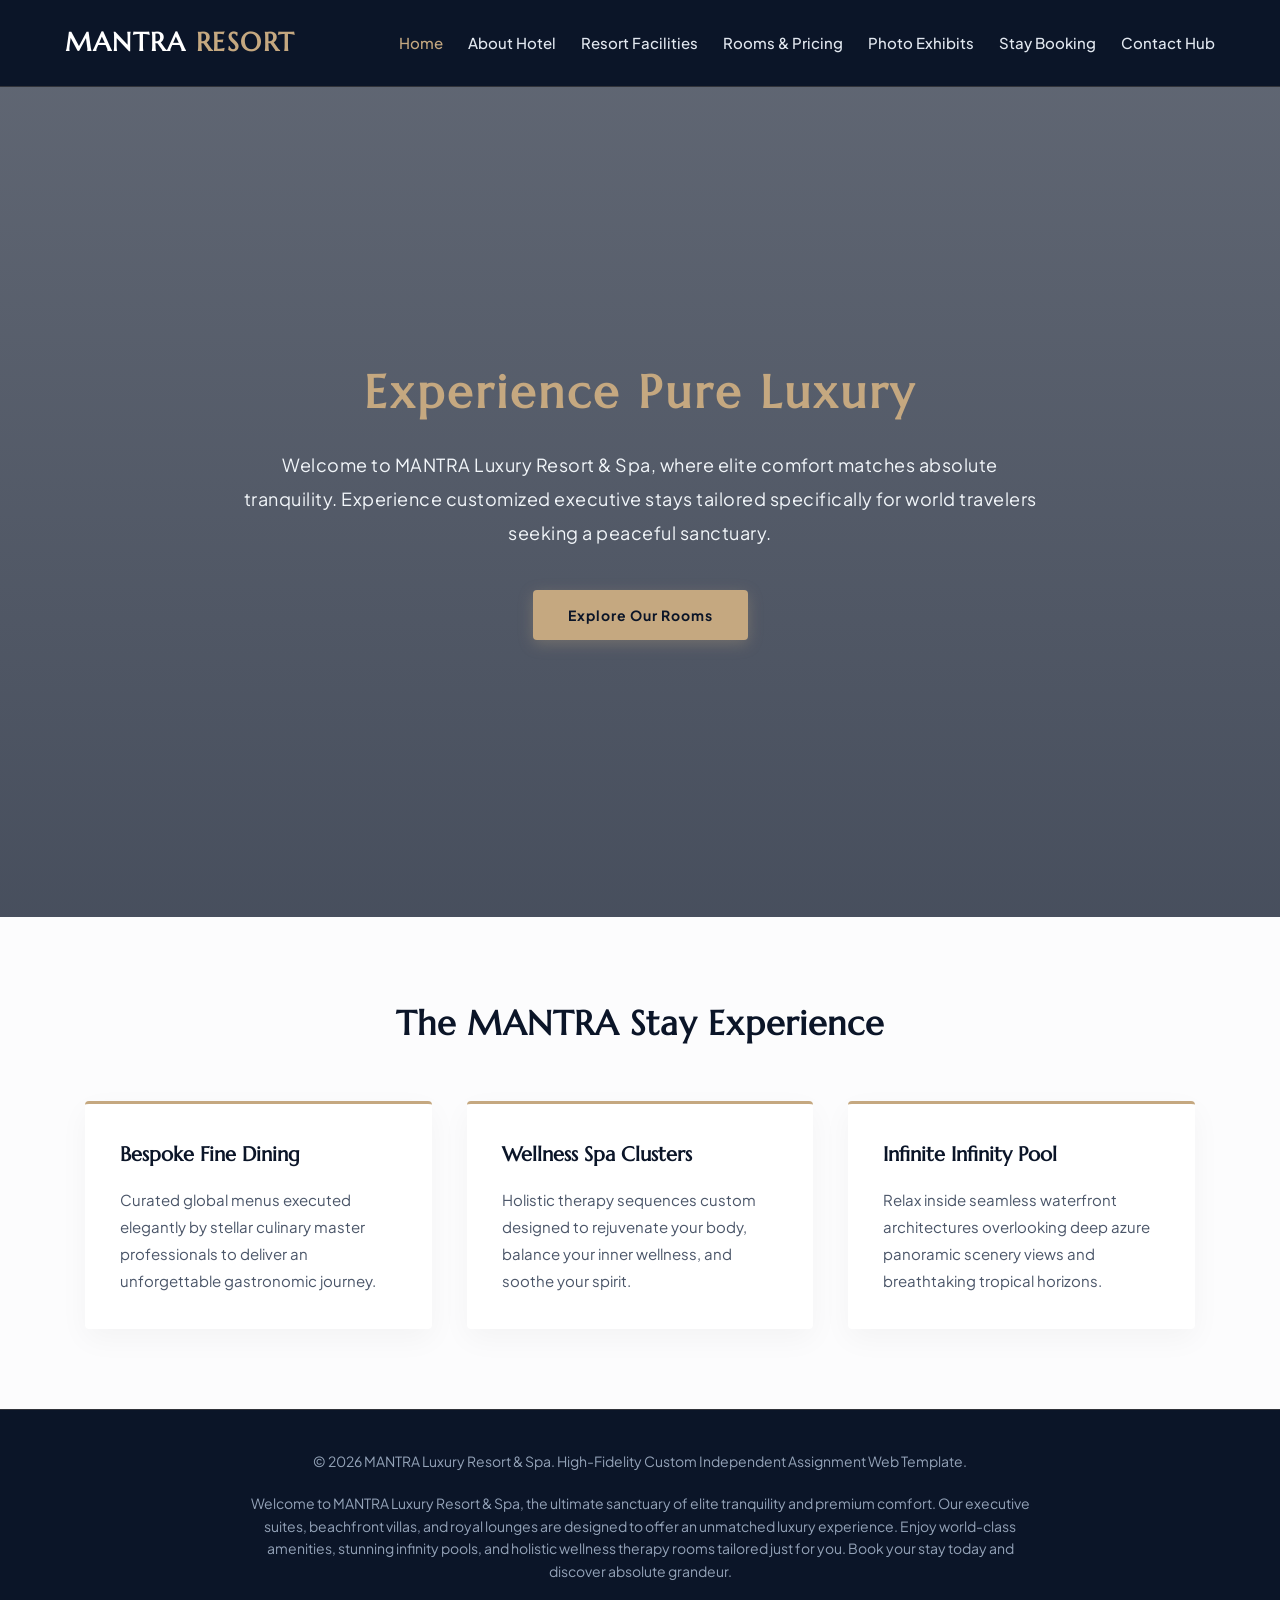
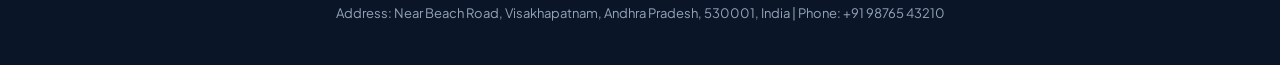
==== commit 822dae7a: "Update index.html" ====
--- a/index.html
+++ b/index.html
@@ -3,13 +3,12 @@
 <head>
   <meta charset="UTF-8">
   <meta name="viewport" content="width=device-width, initial-scale=1.0">
-  <title>Photo Gallery | MANTRA Luxury Resort & Spa</title>
+  <title>MANTRA Luxury Resort | Premium Hotel Stay & Booking</title>
   <link rel="icon" type="image/png" href="images/SPool.jpg">
+  <meta name="description" content="Experience unmatched elite tranquility comfort levels at MANTRA Luxury Resort. Book executive suites configurations today.">
   
-  <!-- 1. Canonical Tag (Corrected Domain) -->
-  <link rel="canonical" href="https://mantra-mist.netlify.app/gallery.html" />
+  <link rel="canonical" href="https://mantra-mist.netlify.app/" />
 
-  <!-- 2. Schema.org Structured Data & Identity Schema (Corrected Domain) -->
   <script type="application/ld+json">
   {
     "@context": "https://schema.org",
@@ -24,76 +23,24 @@
       "addressLocality": "Visakhapatnam",
       "addressRegion": "Andhra Pradesh",
       "postalCode": "530001",
-      "addressCountry": "IN"
+      "country": "IN"
     }
   }
   </script>
 
-  <!-- 3. Facebook Open Graph Tags (Corrected Domain) -->
   <meta property="og:type" content="website" />
-  <meta property="og:url" content="https://mantra-mist.netlify.app/gallery.html" />
+  <meta property="og:url" content="https://mantra-mist.netlify.app/" />
   <meta property="og:title" content="MANTRA Luxury Resort | Premium Hotel Stay & Booking" />
   <meta property="og:description" content="Experience unmatched elite tranquility comfort levels at MANTRA Luxury Resort." />
   <meta property="og:image" content="https://mantra-mist.netlify.app/images/hero-bg.jpg" />
 
-  <!-- 4. X (Twitter) Cards (Corrected Domain) -->
   <meta property="twitter:card" content="summary_large_image" />
-  <meta property="twitter:url" content="https://mantra-mist.netlify.app/gallery.html" />
+  <meta property="twitter:url" content="https://mantra-mist.netlify.app/" />
   <meta property="twitter:title" content="MANTRA Luxury Resort | Premium Hotel Stay & Booking" />
   <meta property="twitter:description" content="Experience unmatched elite tranquility comfort levels at MANTRA Luxury Resort." />
   <meta property="twitter:image" content="https://mantra-mist.netlify.app/images/hero-bg.jpg" />
-  
-  <meta name="description" content="Explore beautiful visual sights, elite rooms, and beach views through our responsive hotel gallery.">
-  <meta name="keywords" content="hotel gallery, resort photos, luxury suites visual exhibits">
+  <meta name="keywords" content="Luxury Resort Hotel, Premium Rooms Booking, MANTRA Hotel Stay">
   <link rel="stylesheet" href="style.css">
-  
-  <style>
-    .gallery-item img {
-      cursor: pointer;
-      transition: transform 0.3s ease;
-    }
-    .gallery-item img:hover {
-      transform: scale(1.03);
-    }
-
-    .btn.active-filter {
-      background-color: #c5a880 !important;
-      color: #0b1528 !important;
-      border: 1px solid #c5a880 !important;
-    }
-
-    /* Popup Overlay */
-    .popup-overlay {
-      display: none; 
-      position: fixed; 
-      top: 0; left: 0; 
-      width: 100%; height: 100%; 
-      background: rgba(11, 21, 40, 0.95); 
-      z-index: 9999; 
-      justify-content: center; 
-      align-items: center; 
-      padding: 20px;
-    }
-
-    .popup-content {
-      max-width: 90%; 
-      max-height: 85vh; 
-      object-fit: contain; 
-      border: 3px solid #c5a880; 
-      border-radius: 4px;
-      box-shadow: 0 10px 30px rgba(0,0,0,0.5);
-    }
-
-    .close-btn {
-      position: absolute; 
-      top: 20px; right: 30px; 
-      font-size: 40px; 
-      color: #c5a880; 
-      cursor: pointer; 
-      background: none; 
-      border: none;
-    }
-  </style>
 </head>
 <body>
 
@@ -102,67 +49,48 @@
       <a class="logo" href="index.html">MANTRA <span>RESORT</span></a>
       <button class="menu-btn" id="menuBtn">☰</button>
       <nav class="nav-links" id="navLinks">
-        <a href="index.html">Home</a>
+        <a href="index.html" class="active">Home</a>
         <a href="about.html">About Hotel</a>
         <a href="facilities.html">Resort Facilities</a>
         <a href="rooms.html">Rooms & Pricing</a>
-        <a href="gallery.html" class="active">Photo Exhibits</a>
+        <a href="gallery.html">Photo Exhibits</a>
         <a href="booking.html">Stay Booking</a>
         <a href="contact.html">Contact Hub</a>
       </nav>
     </div>
   </header>
 
-  <main style="background-color: #0b1528; padding: 40px 0;">
-    <section style="text-align: center; padding-bottom: 40px;">
-      <div class="container">
-        <h1 style="font-family: 'Marcellus', serif; font-size: 38px; color: #c5a880; margin-bottom: 10px;">Visual Exhibits</h1>
-        <p style="color: #94a3b8; font-size: 16px;">A Glimpse Into Absolute Grandeur</p>
+  <main>
+    <section style="background: linear-gradient(rgba(11, 21, 40, 0.65), rgba(11, 21, 40, 0.75)), url('https://images.unsplash.com/photo-1540555700478-4be289fbecef?q=80&w=1600') no-repeat center center/cover; min-height: calc(100vh - 70px); display: flex; align-items: center; justify-content: center; padding: 40px 0; margin: 0; text-align: center; color: white;">
+      <div class="container" style="max-width: 850px; margin: 0 auto; padding: 0 20px;">
+        <h1 style="font-family: 'Marcellus', serif; font-size: 46px; color: #c5a880; margin-bottom: 25px; letter-spacing: 3px; line-height: 1.3;">Experience Pure Luxury</h1>
+        <p style="font-size: 18px; color: #f1f5f9; margin-bottom: 40px; line-height: 1.9; letter-spacing: 0.5px;">Welcome to MANTRA Luxury Resort & Spa, where elite comfort matches absolute tranquility. Experience customized executive stays tailored specifically for world travelers seeking a peaceful sanctuary.</p>
+        <a href="rooms.html" style="background-color: #c5a880; color: #0b1528; padding: 14px 35px; text-decoration: none; font-weight: bold; border-radius: 4px; font-size: 14px; letter-spacing: 1px; transition: all 0.3s ease; display: inline-block; box-shadow: 0 4px 15px rgba(197, 168, 128, 0.3);">Explore Our Rooms</a>
       </div>
     </section>
 
-    <section class="container">
-      
-      <div style="text-align: center; margin-bottom: 35px;">
-        <button class="btn active-filter" style="background-color: #c5a880; color: #0b1528; border: 1px solid #c5a880; padding: 10px 20px; margin: 5px; font-size: 14px; font-weight: bold; border-radius: 4px; cursor: pointer;" onclick="filterGallery('all', this)">Show All</button>
-        <button class="btn" style="background: none; border: 1px solid #c5a880; color: #c5a880; padding: 10px 20px; margin: 5px; font-size: 14px; border-radius: 4px; cursor: pointer; font-weight: bold;" onclick="filterGallery('villas', this)">Villas & Rooms</button>
-        <button class="btn" style="background: none; border: 1px solid #c5a880; color: #c5a880; padding: 10px 20px; margin: 5px; font-size: 14px; border-radius: 4px; cursor: pointer; font-weight: bold;" onclick="filterGallery('amenities', this)">Amenities & Pools</button>
-      </div>
+    <section class="container" style="padding: 80px 0; text-align: center;">
+      <h2 style="font-family: 'Marcellus', serif; font-size: 34px; margin-bottom: 50px; color: #0b1528; letter-spacing: 1px;">The MANTRA Stay Experience</h2>
+      <div style="display: grid; grid-template-columns: repeat(auto-fit, minmax(280px, 1fr)); gap: 35px; padding: 0 20px;">
+        
+        <article style="background: white; padding: 35px; border-radius: 4px; box-shadow: 0 10px 30px rgba(0,0,0,0.04); border-top: 3px solid #c5a880; text-align: left;">
+          <h3 style="margin-bottom: 15px; color: #0b1528; font-family: 'Marcellus', serif; font-size: 20px;">Bespoke Fine Dining</h3>
+          <p style="font-size: 15px; color: #4a5568; line-height: 1.8;">Curated global menus executed elegantly by stellar culinary master professionals to deliver an unforgettable gastronomic journey.</p>
+        </article>
 
-      <div style="display: grid; grid-template-columns: repeat(auto-fill, minmax(280px, 1fr)); gap: 25px; padding: 20px 0;">
-        
-        <div class="gallery-item villas" style="border-radius: 4px; overflow: hidden; height: 200px; border: 1px solid rgba(197, 168, 128, 0.4); box-shadow: 0 10px 20px rgba(0,0,0,0.3);">
-          <img src="images/Bedroom.jpg" alt="MANTRA Luxury Resort Presidential Bed Setup" onclick="openPopup(this.src)" style="width: 100%; height: 100%; object-fit: cover; display: block;">
-        </div>
+        <article style="background: white; padding: 35px; border-radius: 4px; box-shadow: 0 10px 30px rgba(0,0,0,0.04); border-top: 3px solid #c5a880; text-align: left;">
+          <h3 style="margin-bottom: 15px; color: #0b1528; font-family: 'Marcellus', serif; font-size: 20px;">Wellness Spa Clusters</h3>
+          <p style="font-size: 15px; color: #4a5568; line-height: 1.8;">Holistic therapy sequences custom designed to rejuvenate your body, balance your inner wellness, and soothe your spirit.</p>
+        </article>
 
-        <div class="gallery-item amenities" style="border-radius: 4px; overflow: hidden; height: 200px; border: 1px solid rgba(197, 168, 128, 0.4); box-shadow: 0 10px 20px rgba(0,0,0,0.3);">
-          <img src="images/SPool.jpg" alt="MANTRA Luxury Resort Infinity Blue Waterway" onclick="openPopup(this.src)" style="width: 100%; height: 100%; object-fit: cover; display: block;">
-        </div>
-
-        <div class="gallery-item villas" style="border-radius: 4px; overflow: hidden; height: 200px; border: 1px solid rgba(197, 168, 128, 0.4); box-shadow: 0 10px 20px rgba(0,0,0,0.3);">
-          <img src="images/Living_.jpg" alt="MANTRA Luxury Resort Royal Lounge Living Space" onclick="openPopup(this.src)" style="width: 100%; height: 100%; object-fit: cover; display: block;">
-        </div>
-
-        <div class="gallery-item amenities" style="border-radius: 4px; overflow: hidden; height: 200px; border: 1px solid rgba(197, 168, 128, 0.4); box-shadow: 0 10px 20px rgba(0,0,0,0.3);">
-          <img src="images/Bath.jpg" alt="MANTRA Luxury Resort Therapy Sanctuary Room" onclick="openPopup(this.src)" style="width: 100%; height: 100%; object-fit: cover; display: block;">
-        </div>
-
-        <div class="gallery-item villas" style="border-radius: 4px; overflow: hidden; height: 200px; border: 1px solid rgba(197, 168, 128, 0.4); box-shadow: 0 10px 20px rgba(0,0,0,0.3);">
-          <img src="images/hero-bg.jpg" alt="MANTRA Luxury Suite View" onclick="openPopup(this.src)" style="width: 100%; height: 100%; object-fit: cover; display: block;">
-        </div>
-
-        <div class="gallery-item amenities" style="border-radius: 4px; overflow: hidden; height: 200px; border: 1px solid rgba(197, 168, 128, 0.4); box-shadow: 0 10px 20px rgba(0,0,0,0.3);">
-          <img src="images/colourpool.jpg" alt="MANTRA Luxury Resort Ground View" onclick="openPopup(this.src)" style="width: 100%; height: 100%; object-fit: cover; display: block;">
-        </div>
+        <article style="background: white; padding: 35px; border-radius: 4px; box-shadow: 0 10px 30px rgba(0,0,0,0.04); border-top: 3px solid #c5a880; text-align: left;">
+          <h3 style="margin-bottom: 15px; color: #0b1528; font-family: 'Marcellus', serif; font-size: 20px;">Infinite Infinity Pool</h3>
+          <p style="font-size: 15px; color: #4a5568; line-height: 1.8;">Relax inside seamless waterfront architectures overlooking deep azure panoramic scenery views and breathtaking tropical horizons.</p>
+        </article>
 
       </div>
     </section>
   </main>
-
-  <div class="popup-overlay" id="galleryPopup">
-    <button class="close-btn" onclick="closePopup()">&times;</button>
-    <img src="" id="popupImg" class="popup-content" alt="Enlarged View">
-  </div>
 
   <footer style="background-color: #0b1528; color: #94a3b8; padding: 40px 0; text-align: center; border-top: 1px solid rgba(197, 168, 128, 0.2);">
     <p style="font-size: 14px;">© 2026 MANTRA Luxury Resort & Spa. High-Fidelity Custom Independent Assignment Web Template.</p>
@@ -170,60 +98,23 @@
     <p style="color: #94a3b8; font-size: 14px; max-width: 800px; margin: 20px auto; text-align: center; line-height: 1.6;">
       Welcome to MANTRA Luxury Resort & Spa, the ultimate sanctuary of elite tranquility and premium comfort. Our executive suites, beachfront villas, and royal lounges are designed to offer an unmatched luxury experience. Enjoy world-class amenities, stunning infinity pools, and holistic wellness therapy rooms tailored just for you. Book your stay today and discover absolute grandeur.
     </p>
+    
     <p style="font-size: 13px; color: #94a3b8; margin-top: 15px; line-height: 1.8;">
       Address: Near Beach Road, Visakhapatnam, Andhra Pradesh, 530001, India | Phone: +91 98765 43210
     </p>
   </footer>
 
   <script src="script.js"></script>
-
-  <script>
-    function openPopup(imageSrc) {
-      document.getElementById('popupImg').src = imageSrc;
-      document.getElementById('galleryPopup').style.display = 'flex';
-      document.body.style.overflow = 'hidden'; 
-    }
-
-    function closePopup() {
-      document.getElementById('galleryPopup').style.display = 'none';
-      document.body.style.overflow = 'auto'; 
-    }
-    
-    function filterGallery(category, clickedButton) {
-      const items = document.querySelectorAll('.gallery-item');
-      items.forEach(item => {
-        if (category === 'all' || item.classList.contains(category)) {
-          item.style.display = 'block';
-        } else {
-          item.style.display = 'none';
-        }
-      });
-
-      const buttons = document.querySelectorAll('.btn');
-      buttons.forEach(btn => {
-        btn.classList.remove('active-filter');
-        btn.style.backgroundColor = 'transparent';
-        btn.style.color = '#c5a880';
-      });
-
-      clickedButton.classList.add('active-filter');
-      clickedButton.style.backgroundColor = '#c5a880';
-      clickedButton.style.color = '#0b1528';
-    }
+  <script type="text/javascript">
+  var Tawk_API=Tawk_API||{}, Tawk_LoadStart=new Date();
+  (function(){
+  var s1=document.createElement("script"),s0=document.getElementsByTagName("script")[0];
+  s1.async=true;
+  s1.src='https://embed.tawk.to/6a45ff498c45b31d46f20f6c/1jsgmqic3';
+  s1.charset='UTF-8';
+  s1.setAttribute('crossorigin','*');
+  s0.parentNode.insertBefore(s1,s0);
+  })();
   </script>
-
-  <!--Start of Tawk.to Script-->
-  <script type="text/javascript">
-    var Tawk_API=Tawk_API||{}, Tawk_LoadStart=new Date();
-    (function(){
-    var s1=document.createElement("script"),s0=document.getElementsByTagName("script")[0];
-    s1.async=true;
-    s1.src='https://embed.tawk.to/6a45ff498c45b31d46f20f6c/1jsgmqic3';
-    s1.charset='UTF-8';
-    s1.setAttribute('crossorigin','*');
-    s0.parentNode.insertBefore(s1,s0);
-    })();
-  </script>
-  <!--End of Tawk.to Script-->
-</body>
+  </body>
 </html>
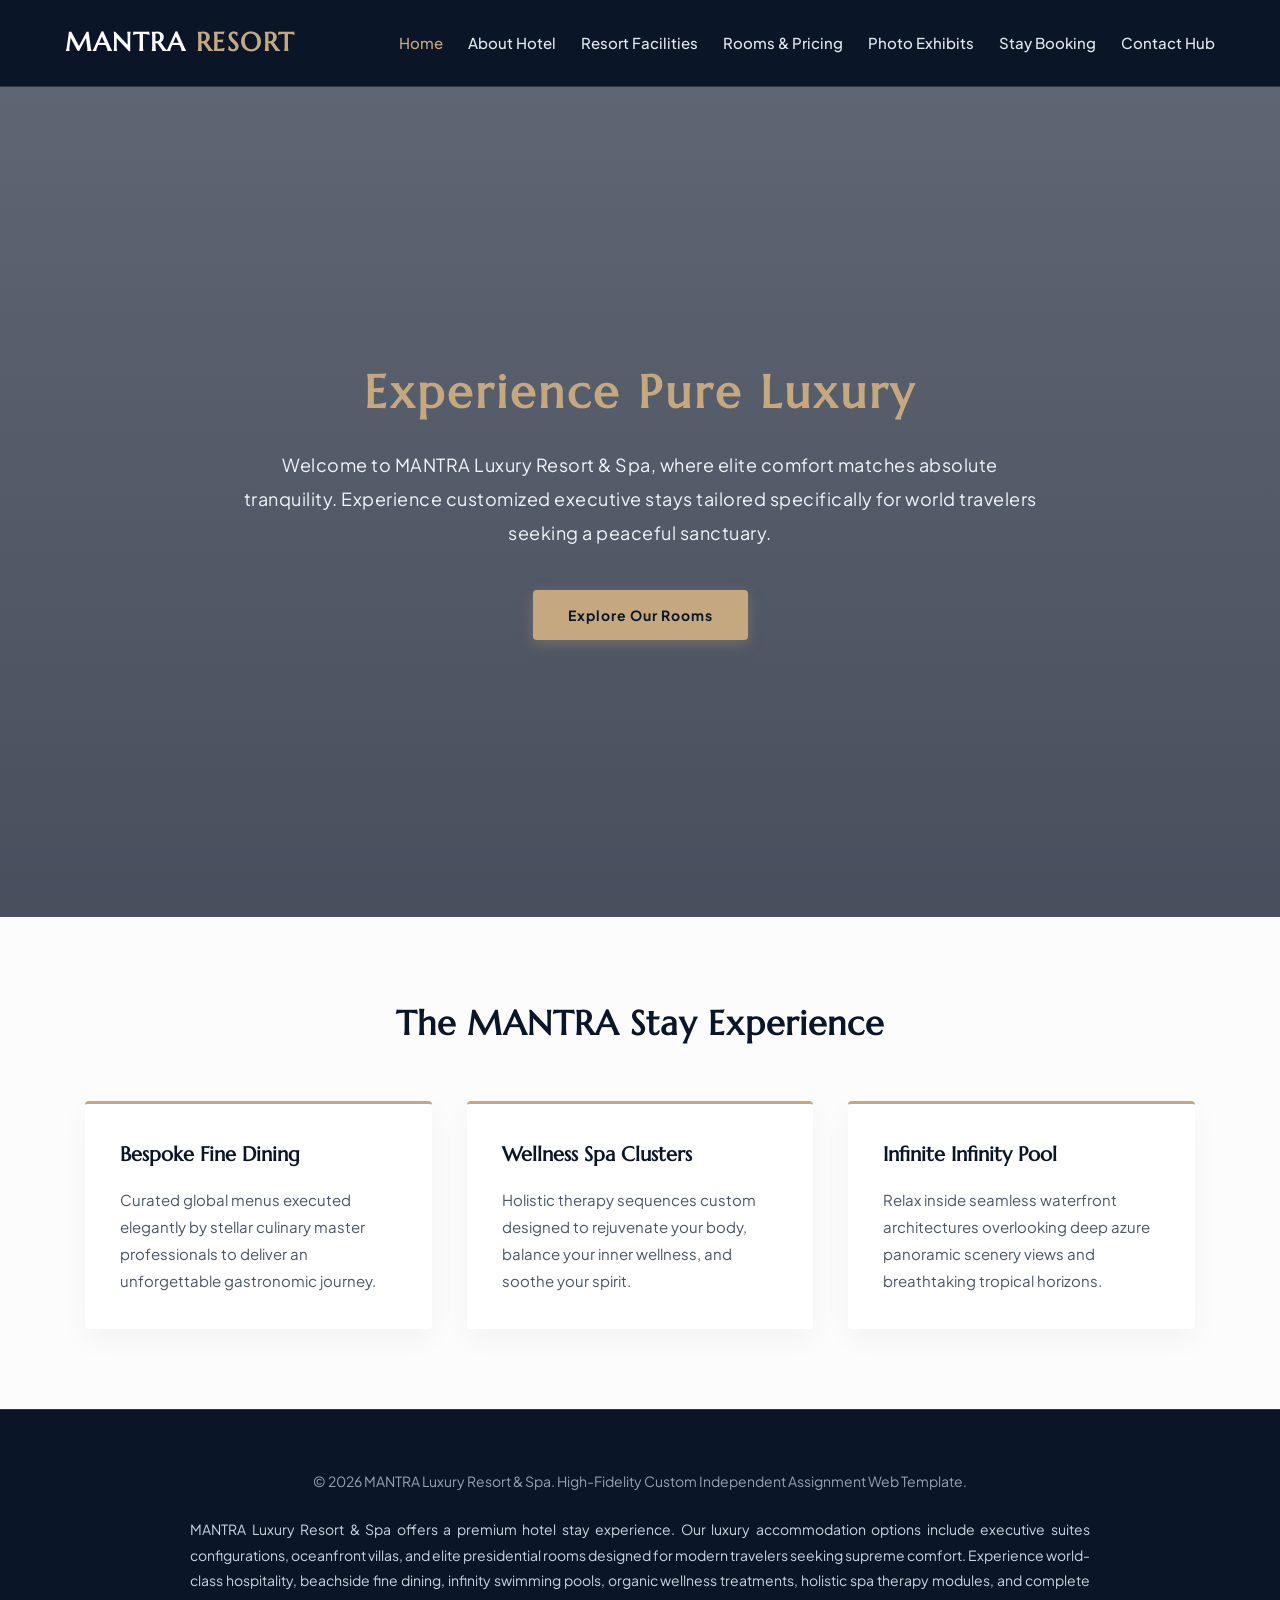
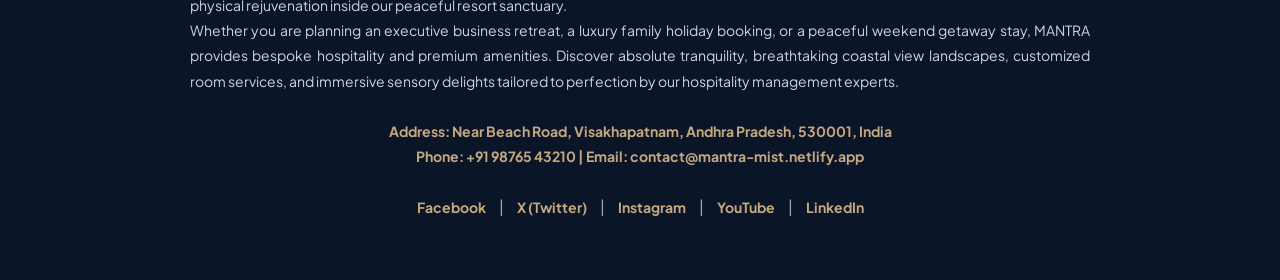
==== commit 8a34d2f1: "Update index.html" ====
--- a/index.html
+++ b/index.html
@@ -41,6 +41,21 @@
   <meta property="twitter:image" content="https://mantra-mist.netlify.app/images/hero-bg.jpg" />
   <meta name="keywords" content="Luxury Resort Hotel, Premium Rooms Booking, MANTRA Hotel Stay">
   <link rel="stylesheet" href="style.css">
+  
+  <script async src="https://www.googletagmanager.com/gtag/js?id=G-DUMMY12345"></script>
+  <script>
+    window.dataLayer = window.dataLayer || [];
+    function gtag(){dataLayer.push(arguments);}
+    gtag('js', new Date());
+    gtag('config', 'G-DUMMY12345');
+  </script>
+  <script>
+    !function(f,b,e,v,n,t,s){n=f.fbq=function(){n.callMethod?n.callMethod.apply(n,arguments):n.queue.push(arguments)};
+    if(!f._fbq)f._fbq=n;n.push=n;n.loaded=!0;n.version='2.0';n.queue=[];t=b.createElement(e);t.async=!0;
+    t.src=v;s=b.getElementsByTagName(e)[0];s.parentNode.insertBefore(t,s)}(window,document,'script','https://connect.facebook.net/en_US/fbevents.js');
+    fbq('init', '1234567890');fbq('track', 'PageView');
+  </script>
+</head>
 </head>
 <body>
 
@@ -91,17 +106,30 @@
       </div>
     </section>
   </main>
+  <footer class="main-footer" style="background-color: #0b1528; color: #94a3b8; padding: 60px 0; text-align: center; border-top: 1px solid rgba(197, 168, 128, 0.2);">
+    <div class="container">
+      <p style="font-size: 14px;">© 2026 MANTRA Luxury Resort & Spa. High-Fidelity Custom Independent Assignment Web Template.</p>
+      
+      <div class="footer-seo-text" style="max-width: 900px; margin: 25px auto; text-align: justify; font-size: 14px; line-height: 1.8; color: #cbd5e1;">
+        <p>MANTRA Luxury Resort & Spa offers a premium hotel stay experience. Our luxury accommodation options include executive suites configurations, oceanfront villas, and elite presidential rooms designed for modern travelers seeking supreme comfort. Experience world-class hospitality, beachside fine dining, infinity swimming pools, organic wellness treatments, holistic spa therapy modules, and complete physical rejuvenation inside our peaceful resort sanctuary.</p>
+        <p>Whether you are planning an executive business retreat, a luxury family holiday booking, or a peaceful weekend getaway stay, MANTRA provides bespoke hospitality and premium amenities. Discover absolute tranquility, breathtaking coastal view landscapes, customized room services, and immersive sensory delights tailored to perfection by our hospitality management experts.</p>
+      </div>
+      
+ 
+      <p style="font-size: 14px; color: #c5a880; margin-top: 20px; line-height: 1.8; font-weight: bold;">
+        Address: Near Beach Road, Visakhapatnam, Andhra Pradesh, 530001, India <br>
+        Phone: +91 98765 43210 | Email: contact@mantra-mist.netlify.app
+      </p>
 
-  <footer style="background-color: #0b1528; color: #94a3b8; padding: 40px 0; text-align: center; border-top: 1px solid rgba(197, 168, 128, 0.2);">
-    <p style="font-size: 14px;">© 2026 MANTRA Luxury Resort & Spa. High-Fidelity Custom Independent Assignment Web Template.</p>
     
-    <p style="color: #94a3b8; font-size: 14px; max-width: 800px; margin: 20px auto; text-align: center; line-height: 1.6;">
-      Welcome to MANTRA Luxury Resort & Spa, the ultimate sanctuary of elite tranquility and premium comfort. Our executive suites, beachfront villas, and royal lounges are designed to offer an unmatched luxury experience. Enjoy world-class amenities, stunning infinity pools, and holistic wellness therapy rooms tailored just for you. Book your stay today and discover absolute grandeur.
-    </p>
-    
-    <p style="font-size: 13px; color: #94a3b8; margin-top: 15px; line-height: 1.8;">
-      Address: Near Beach Road, Visakhapatnam, Andhra Pradesh, 530001, India | Phone: +91 98765 43210
-    </p>
+      <div class="social-links" style="margin-top: 25px;">
+        <a href="https://facebook.com/mantraluxuryresort" target="_blank" style="color: #c5a880; margin: 0 10px; text-decoration: none; font-size: 14px; font-weight: bold;">Facebook</a> | 
+        <a href="https://x.com/mantraresort" target="_blank" style="color: #c5a880; margin: 0 10px; text-decoration: none; font-size: 14px; font-weight: bold;">X (Twitter)</a> | 
+        <a href="https://instagram.com/mantraresort" target="_blank" style="color: #c5a880; margin: 0 10px; text-decoration: none; font-size: 14px; font-weight: bold;">Instagram</a> | 
+        <a href="https://youtube.com/mantraresort" target="_blank" style="color: #c5a880; margin: 0 10px; text-decoration: none; font-size: 14px; font-weight: bold;">YouTube</a> | 
+        <a href="https://linkedin.com/company/mantraresort" target="_blank" style="color: #c5a880; margin: 0 10px; text-decoration: none; font-size: 14px; font-weight: bold;">LinkedIn</a>
+      </div>
+    </div>
   </footer>
 
   <script src="script.js"></script>
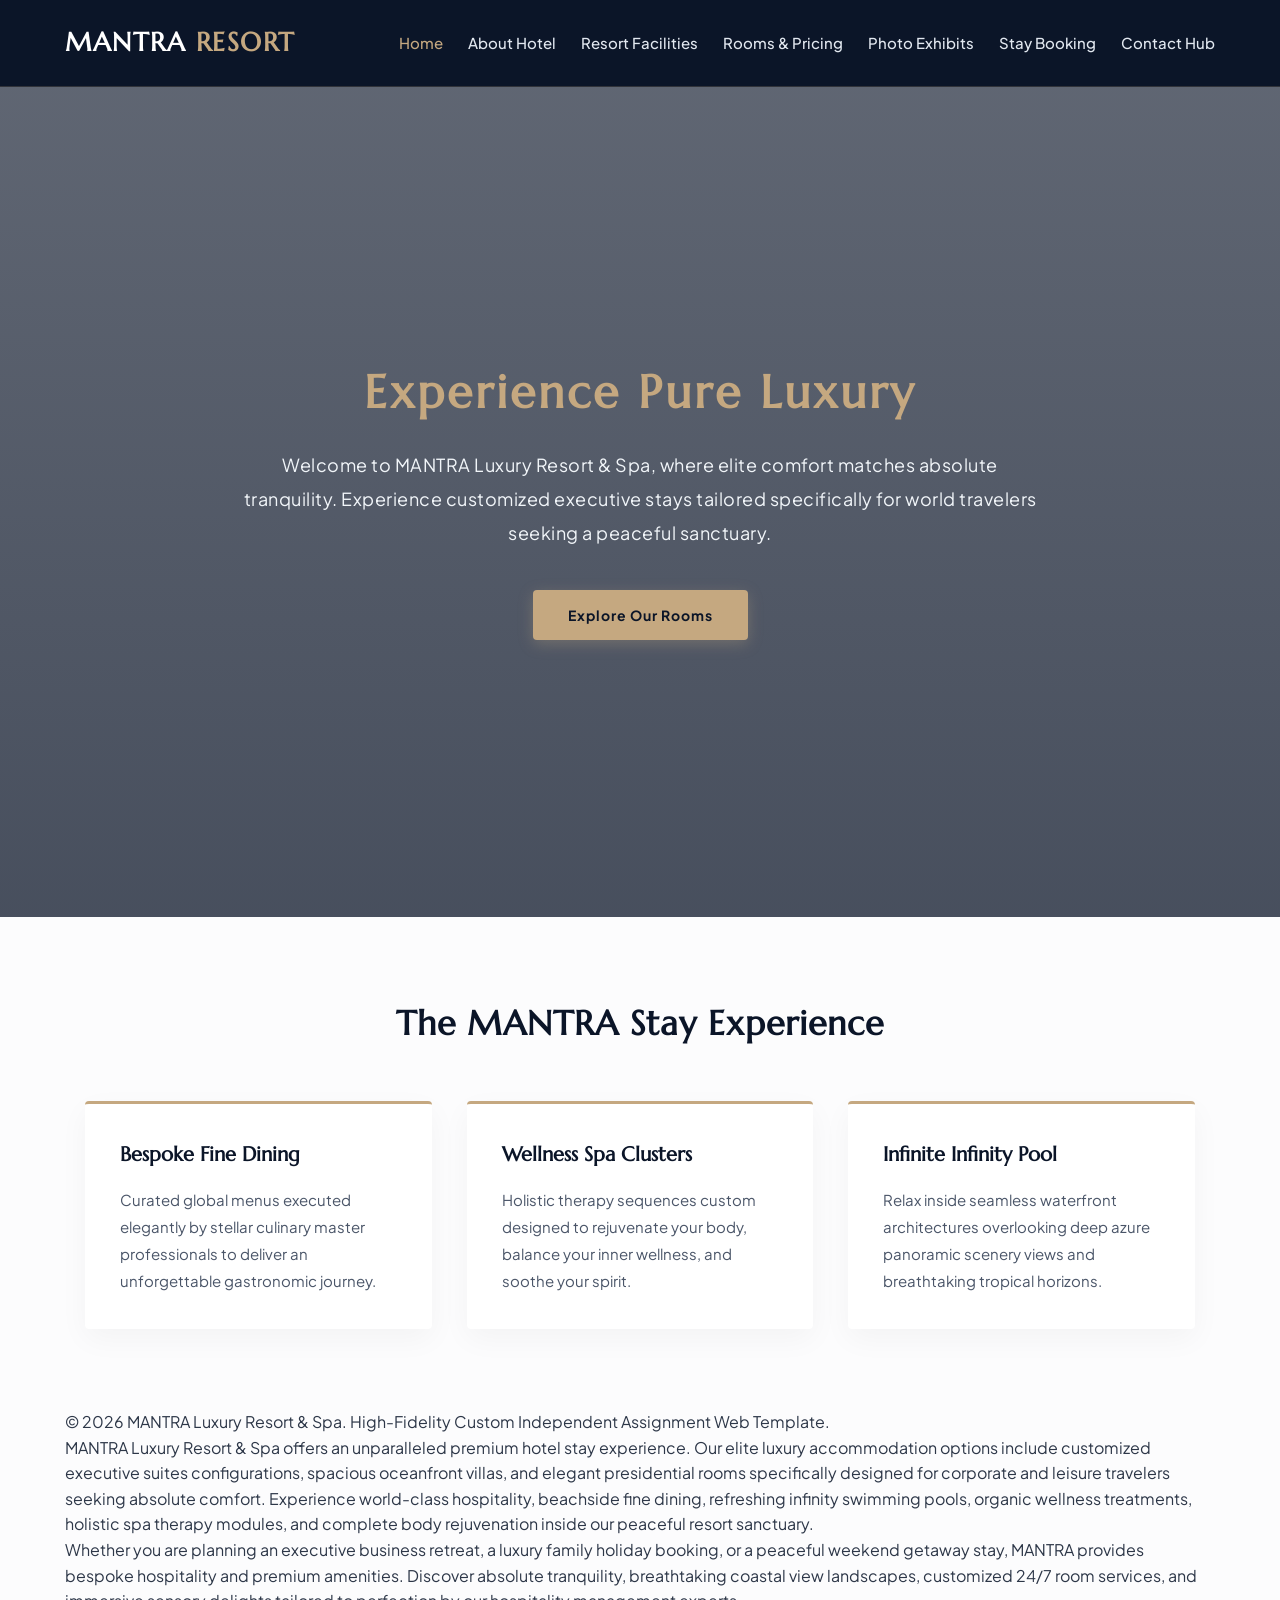
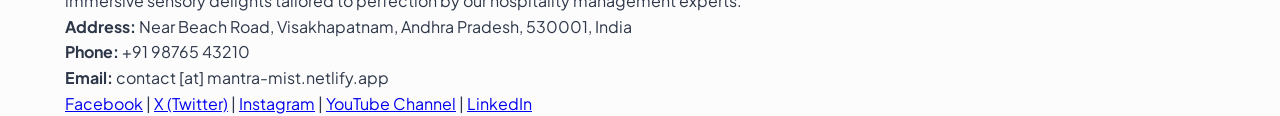
==== commit db11f85b: "Update index.html" ====
--- a/index.html
+++ b/index.html
@@ -106,28 +106,30 @@
       </div>
     </section>
   </main>
-  <footer class="main-footer" style="background-color: #0b1528; color: #94a3b8; padding: 60px 0; text-align: center; border-top: 1px solid rgba(197, 168, 128, 0.2);">
+  
+  <footer class="main-footer">
     <div class="container">
-      <p style="font-size: 14px;">© 2026 MANTRA Luxury Resort & Spa. High-Fidelity Custom Independent Assignment Web Template.</p>
+      <p>© 2026 MANTRA Luxury Resort & Spa. High-Fidelity Custom Independent Assignment Web Template.</p>
       
-      <div class="footer-seo-text" style="max-width: 900px; margin: 25px auto; text-align: justify; font-size: 14px; line-height: 1.8; color: #cbd5e1;">
-        <p>MANTRA Luxury Resort & Spa offers a premium hotel stay experience. Our luxury accommodation options include executive suites configurations, oceanfront villas, and elite presidential rooms designed for modern travelers seeking supreme comfort. Experience world-class hospitality, beachside fine dining, infinity swimming pools, organic wellness treatments, holistic spa therapy modules, and complete physical rejuvenation inside our peaceful resort sanctuary.</p>
-        <p>Whether you are planning an executive business retreat, a luxury family holiday booking, or a peaceful weekend getaway stay, MANTRA provides bespoke hospitality and premium amenities. Discover absolute tranquility, breathtaking coastal view landscapes, customized room services, and immersive sensory delights tailored to perfection by our hospitality management experts.</p>
+     
+      <div class="footer-seo-text">
+        <p>MANTRA Luxury Resort & Spa offers an unparalleled premium hotel stay experience. Our elite luxury accommodation options include customized executive suites configurations, spacious oceanfront villas, and elegant presidential rooms specifically designed for corporate and leisure travelers seeking absolute comfort. Experience world-class hospitality, beachside fine dining, refreshing infinity swimming pools, organic wellness treatments, holistic spa therapy modules, and complete body rejuvenation inside our peaceful resort sanctuary.</p>
+        <p>Whether you are planning an executive business retreat, a luxury family holiday booking, or a peaceful weekend getaway stay, MANTRA provides bespoke hospitality and premium amenities. Discover absolute tranquility, breathtaking coastal view landscapes, customized 24/7 room services, and immersive sensory delights tailored to perfection by our hospitality management experts.</p>
       </div>
       
- 
-      <p style="font-size: 14px; color: #c5a880; margin-top: 20px; line-height: 1.8; font-weight: bold;">
-        Address: Near Beach Road, Visakhapatnam, Andhra Pradesh, 530001, India <br>
-        Phone: +91 98765 43210 | Email: contact@mantra-mist.netlify.app
-      </p>
+      <div class="footer-contact-info">
+        <p><strong>Address:</strong> Near Beach Road, Visakhapatnam, Andhra Pradesh, 530001, India</p>
+        <p><strong>Phone:</strong> +91 98765 43210</p>
+        <p><strong>Email:</strong> contact [at] mantra-mist.netlify.app</p>
+      </div>
 
-    
-      <div class="social-links" style="margin-top: 25px;">
-        <a href="https://facebook.com/mantraluxuryresort" target="_blank" style="color: #c5a880; margin: 0 10px; text-decoration: none; font-size: 14px; font-weight: bold;">Facebook</a> | 
-        <a href="https://x.com/mantraresort" target="_blank" style="color: #c5a880; margin: 0 10px; text-decoration: none; font-size: 14px; font-weight: bold;">X (Twitter)</a> | 
-        <a href="https://instagram.com/mantraresort" target="_blank" style="color: #c5a880; margin: 0 10px; text-decoration: none; font-size: 14px; font-weight: bold;">Instagram</a> | 
-        <a href="https://youtube.com/mantraresort" target="_blank" style="color: #c5a880; margin: 0 10px; text-decoration: none; font-size: 14px; font-weight: bold;">YouTube</a> | 
-        <a href="https://linkedin.com/company/mantraresort" target="_blank" style="color: #c5a880; margin: 0 10px; text-decoration: none; font-size: 14px; font-weight: bold;">LinkedIn</a>
+
+      <div class="social-links">
+        <a href="https://facebook.com/mantraluxuryresort" target="_blank">Facebook</a> | 
+        <a href="https://x.com/mantraresort" target="_blank">X (Twitter)</a> | 
+        <a href="https://instagram.com/mantraresort" target="_blank">Instagram</a> | 
+        <a href="https://youtube.com/mantraresort" target="_blank">YouTube Channel</a> | 
+        <a href="https://linkedin.com/company/mantraresort" target="_blank">LinkedIn</a>
       </div>
     </div>
   </footer>
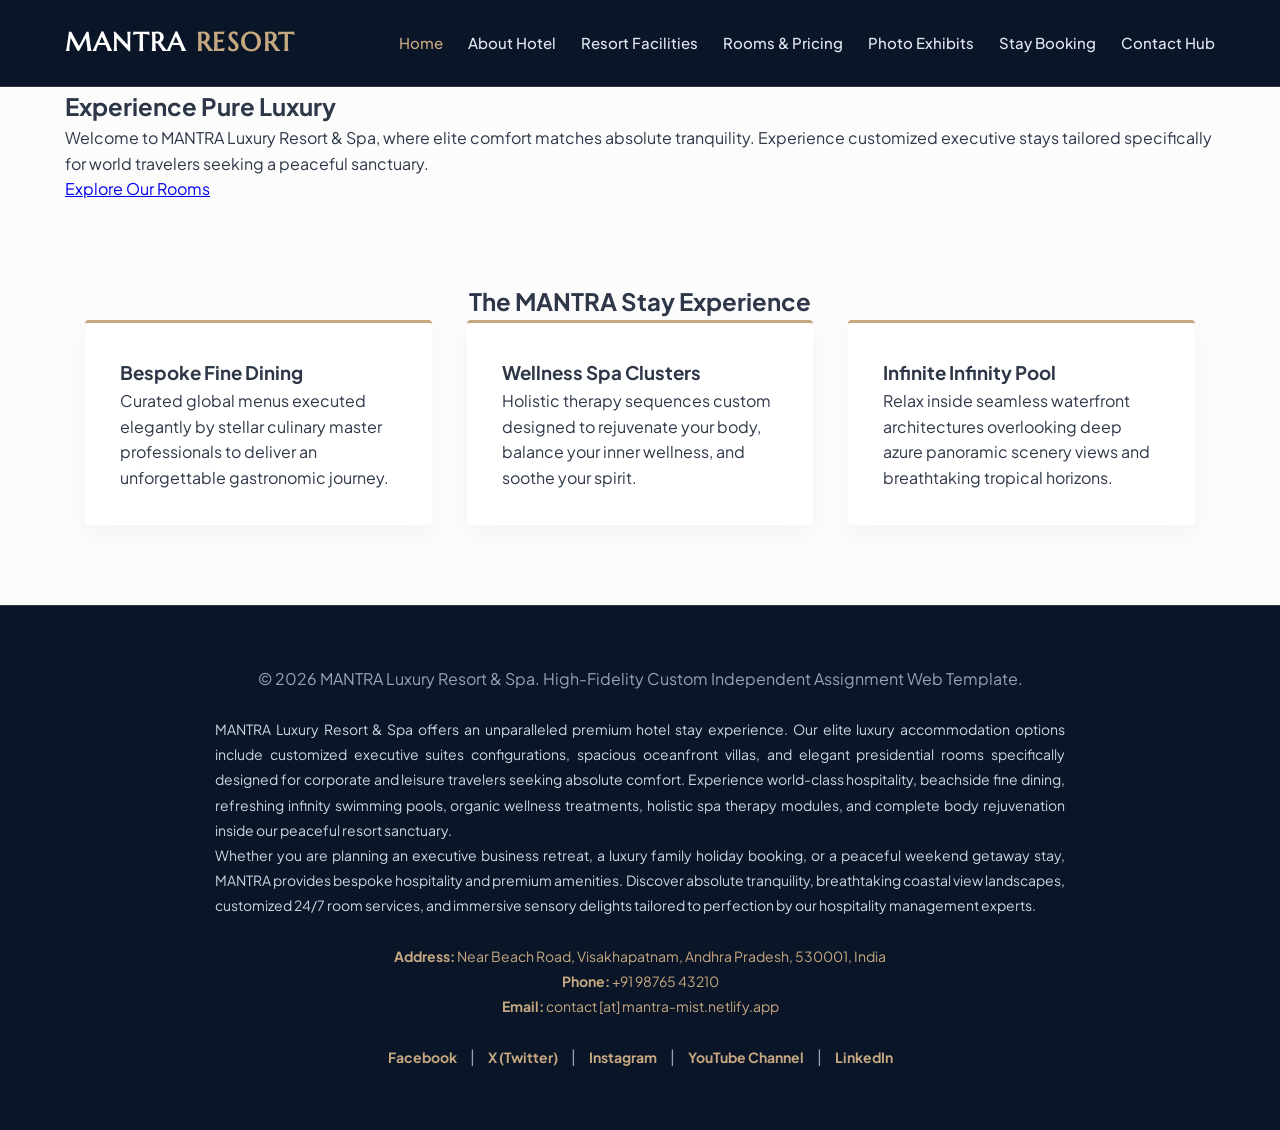
==== commit 7b04e59a: "Update index.html" ====
--- a/index.html
+++ b/index.html
@@ -56,7 +56,6 @@
     fbq('init', '1234567890');fbq('track', 'PageView');
   </script>
 </head>
-</head>
 <body>
 
   <header class="site-header">
@@ -76,31 +75,31 @@
   </header>
 
   <main>
-    <section style="background: linear-gradient(rgba(11, 21, 40, 0.65), rgba(11, 21, 40, 0.75)), url('https://images.unsplash.com/photo-1540555700478-4be289fbecef?q=80&w=1600') no-repeat center center/cover; min-height: calc(100vh - 70px); display: flex; align-items: center; justify-content: center; padding: 40px 0; margin: 0; text-align: center; color: white;">
-      <div class="container" style="max-width: 850px; margin: 0 auto; padding: 0 20px;">
-        <h1 style="font-family: 'Marcellus', serif; font-size: 46px; color: #c5a880; margin-bottom: 25px; letter-spacing: 3px; line-height: 1.3;">Experience Pure Luxury</h1>
-        <p style="font-size: 18px; color: #f1f5f9; margin-bottom: 40px; line-height: 1.9; letter-spacing: 0.5px;">Welcome to MANTRA Luxury Resort & Spa, where elite comfort matches absolute tranquility. Experience customized executive stays tailored specifically for world travelers seeking a peaceful sanctuary.</p>
-        <a href="rooms.html" style="background-color: #c5a880; color: #0b1528; padding: 14px 35px; text-decoration: none; font-weight: bold; border-radius: 4px; font-size: 14px; letter-spacing: 1px; transition: all 0.3s ease; display: inline-block; box-shadow: 0 4px 15px rgba(197, 168, 128, 0.3);">Explore Our Rooms</a>
+    <section class="home-hero">
+      <div class="container hero-container-inner">
+        <h1 class="hero-main-title">Experience Pure Luxury</h1>
+        <p class="hero-main-desc">Welcome to MANTRA Luxury Resort & Spa, where elite comfort matches absolute tranquility. Experience customized executive stays tailored specifically for world travelers seeking a peaceful sanctuary.</p>
+        <a href="rooms.html" class="hero-cta-btn">Explore Our Rooms</a>
       </div>
     </section>
 
-    <section class="container" style="padding: 80px 0; text-align: center;">
-      <h2 style="font-family: 'Marcellus', serif; font-size: 34px; margin-bottom: 50px; color: #0b1528; letter-spacing: 1px;">The MANTRA Stay Experience</h2>
-      <div style="display: grid; grid-template-columns: repeat(auto-fit, minmax(280px, 1fr)); gap: 35px; padding: 0 20px;">
+    <section class="container experience-section">
+      <h2 class="experience-main-heading">The MANTRA Stay Experience</h2>
+      <div class="experience-grid">
         
-        <article style="background: white; padding: 35px; border-radius: 4px; box-shadow: 0 10px 30px rgba(0,0,0,0.04); border-top: 3px solid #c5a880; text-align: left;">
-          <h3 style="margin-bottom: 15px; color: #0b1528; font-family: 'Marcellus', serif; font-size: 20px;">Bespoke Fine Dining</h3>
-          <p style="font-size: 15px; color: #4a5568; line-height: 1.8;">Curated global menus executed elegantly by stellar culinary master professionals to deliver an unforgettable gastronomic journey.</p>
+        <article class="experience-card">
+          <h3 class="experience-card-title">Bespoke Fine Dining</h3>
+          <p class="experience-card-text">Curated global menus executed elegantly by stellar culinary master professionals to deliver an unforgettable gastronomic journey.</p>
         </article>
 
-        <article style="background: white; padding: 35px; border-radius: 4px; box-shadow: 0 10px 30px rgba(0,0,0,0.04); border-top: 3px solid #c5a880; text-align: left;">
-          <h3 style="margin-bottom: 15px; color: #0b1528; font-family: 'Marcellus', serif; font-size: 20px;">Wellness Spa Clusters</h3>
-          <p style="font-size: 15px; color: #4a5568; line-height: 1.8;">Holistic therapy sequences custom designed to rejuvenate your body, balance your inner wellness, and soothe your spirit.</p>
+        <article class="experience-card">
+          <h3 class="experience-card-title">Wellness Spa Clusters</h3>
+          <p class="experience-card-text">Holistic therapy sequences custom designed to rejuvenate your body, balance your inner wellness, and soothe your spirit.</p>
         </article>
 
-        <article style="background: white; padding: 35px; border-radius: 4px; box-shadow: 0 10px 30px rgba(0,0,0,0.04); border-top: 3px solid #c5a880; text-align: left;">
-          <h3 style="margin-bottom: 15px; color: #0b1528; font-family: 'Marcellus', serif; font-size: 20px;">Infinite Infinity Pool</h3>
-          <p style="font-size: 15px; color: #4a5568; line-height: 1.8;">Relax inside seamless waterfront architectures overlooking deep azure panoramic scenery views and breathtaking tropical horizons.</p>
+        <article class="experience-card">
+          <h3 class="experience-card-title">Infinite Infinity Pool</h3>
+          <p class="experience-card-text">Relax inside seamless waterfront architectures overlooking deep azure panoramic scenery views and breathtaking tropical horizons.</p>
         </article>
 
       </div>
@@ -111,7 +110,6 @@
     <div class="container">
       <p>© 2026 MANTRA Luxury Resort & Spa. High-Fidelity Custom Independent Assignment Web Template.</p>
       
-     
       <div class="footer-seo-text">
         <p>MANTRA Luxury Resort & Spa offers an unparalleled premium hotel stay experience. Our elite luxury accommodation options include customized executive suites configurations, spacious oceanfront villas, and elegant presidential rooms specifically designed for corporate and leisure travelers seeking absolute comfort. Experience world-class hospitality, beachside fine dining, refreshing infinity swimming pools, organic wellness treatments, holistic spa therapy modules, and complete body rejuvenation inside our peaceful resort sanctuary.</p>
         <p>Whether you are planning an executive business retreat, a luxury family holiday booking, or a peaceful weekend getaway stay, MANTRA provides bespoke hospitality and premium amenities. Discover absolute tranquility, breathtaking coastal view landscapes, customized 24/7 room services, and immersive sensory delights tailored to perfection by our hospitality management experts.</p>
@@ -122,7 +120,6 @@
         <p><strong>Phone:</strong> +91 98765 43210</p>
         <p><strong>Email:</strong> contact [at] mantra-mist.netlify.app</p>
       </div>
-
 
       <div class="social-links">
         <a href="https://facebook.com/mantraluxuryresort" target="_blank">Facebook</a> | 
@@ -146,5 +143,5 @@
   s0.parentNode.insertBefore(s1,s0);
   })();
   </script>
-  </body>
+</body>
 </html>
--- a/style.css
+++ b/style.css
@@ -122,4 +122,124 @@
     gap: 15px;
   }
   .nav-links.show { display: flex; }
-}+}
+
+/* =========================================================
+   HERO & EXPERIENCE SECTION STYLES (ఇవి కచ్చితంగా ఉండాలి)
+   ========================================================= */
+.hero-section {
+  background: linear-gradient(rgba(11, 21, 40, 0.65), rgba(11, 21, 40, 0.75)), url('https://images.unsplash.com/photo-1540555700478-4be289fbecef?q=80&w=1600') no-repeat center center/cover;
+  min-height: calc(100vh - 70px);
+  display: flex;
+  align-items: center;
+  justify-content: center;
+  padding: 40px 0;
+  margin: 0;
+  text-align: center;
+  color: white;
+}
+.hero-content {
+  max-width: 850px;
+  margin: 0 auto;
+  padding: 0 20px;
+}
+.hero-title {
+  font-family: 'Marcellus', serif;
+  font-size: 46px;
+  color: #c5a880;
+  margin-bottom: 25px;
+  letter-spacing: 3px;
+  line-height: 1.3;
+}
+.hero-desc {
+  font-size: 18px;
+  color: #f1f5f9;
+  margin-bottom: 40px;
+  line-height: 1.9;
+  letter-spacing: 0.5px;
+}
+.hero-btn {
+  background-color: #c5a880;
+  color: #0b1528;
+  padding: 14px 35px;
+  text-decoration: none;
+  font-weight: bold;
+  border-radius: 4px;
+  font-size: 14px;
+  letter-spacing: 1px;
+  transition: all 0.3s ease;
+  display: inline-block;
+  box-shadow: 0 4px 15px rgba(197, 168, 128, 0.3);
+}
+
+.experience-section {
+  padding: 80px 0;
+  text-align: center;
+}
+.section-title {
+  font-family: 'Marcellus', serif;
+  font-size: 34px;
+  margin-bottom: 50px;
+  color: #0b1528;
+  letter-spacing: 1px;
+}
+.experience-grid {
+  display: grid;
+  grid-template-columns: repeat(auto-fit, minmax(280px, 1fr));
+  gap: 35px;
+  padding: 0 20px;
+}
+.experience-card {
+  background: white;
+  padding: 35px;
+  border-radius: 4px;
+  box-shadow: 0 10px 30px rgba(0,0,0,0.04);
+  border-top: 3px solid #c5a880;
+  text-align: left;
+}
+.card-title {
+  margin-bottom: 15px;
+  color: #0b1528;
+  font-family: 'Marcellus', serif;
+  font-size: 20px;
+}
+.card-desc {
+  font-size: 15px;
+  color: #4a5568;
+  line-height: 1.8;
+}
+
+/* =========================================================
+   FOOTER SEO OPTIMIZATIONS
+   ========================================================= */
+.main-footer {
+  background-color: #0b1528;
+  color: #94a3b8;
+  padding: 60px 0;
+  text-align: center;
+  border-top: 1px solid rgba(197, 168, 128, 0.2);
+}
+.footer-seo-text {
+  max-width: 850px;
+  margin: 25px auto;
+  text-align: justify;
+  font-size: 14px;
+  line-height: 1.8;
+  color: #cbd5e1;
+}
+.footer-contact-info {
+  font-size: 14px;
+  color: #c5a880;
+  margin-top: 20px;
+  line-height: 1.8;
+}
+.social-links {
+  margin-top: 25px;
+}
+.social-links a {
+  color: #c5a880;
+  margin: 0 10px;
+  text-decoration: none;
+  font-size: 14px;
+  font-weight: bold;
+}
